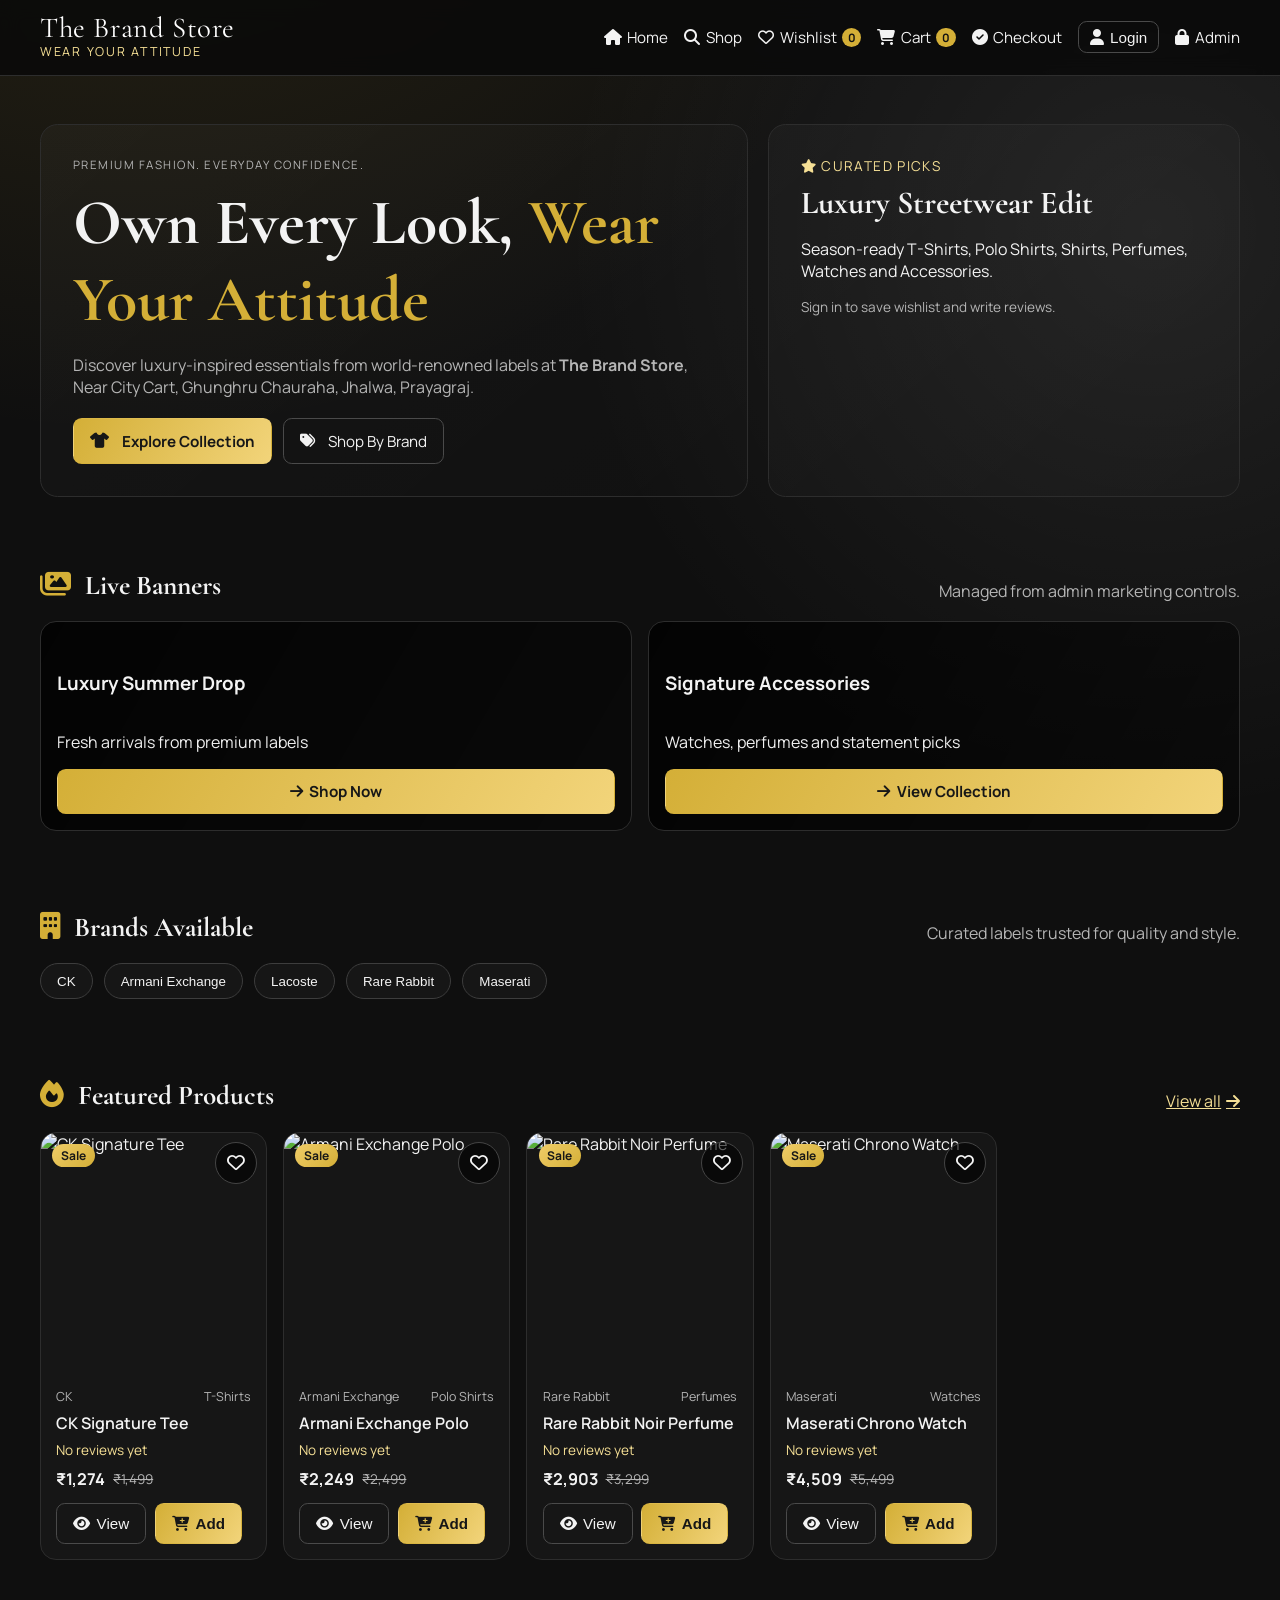
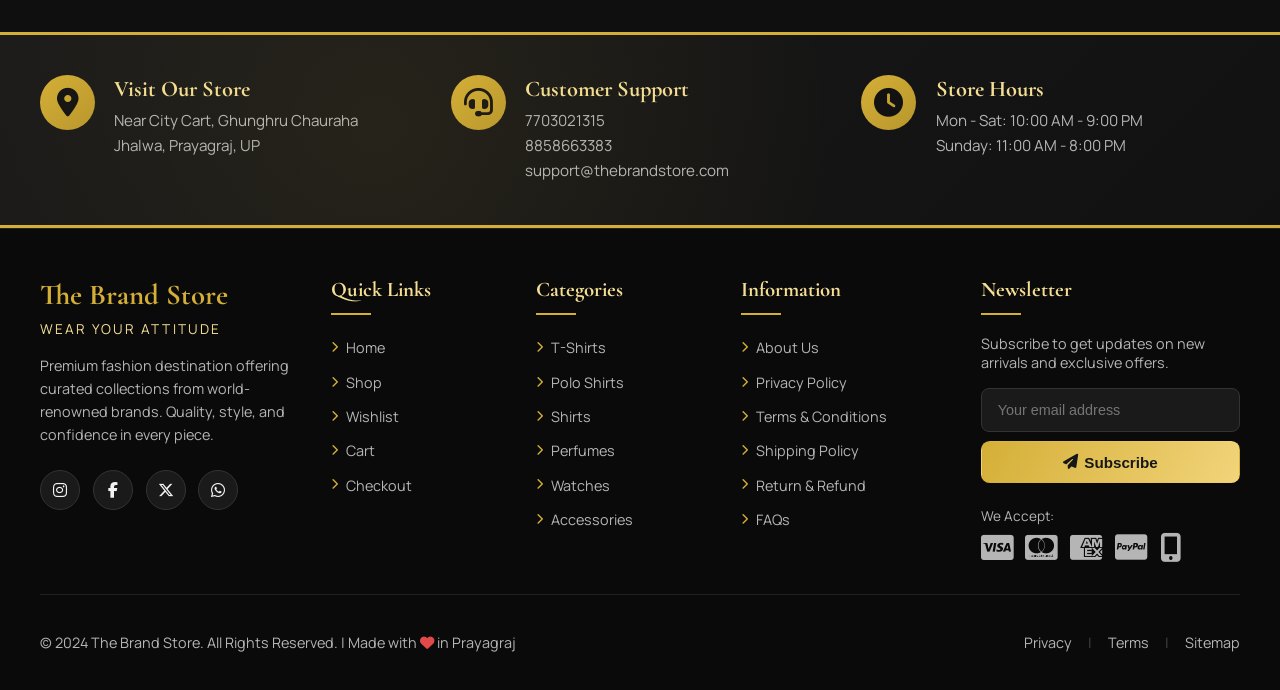
==== index.html @ b5b6b4ff "Add files via upload" ====
﻿<!DOCTYPE html>
<html lang="en">
<head>
  <meta charset="UTF-8" />
  <meta name="viewport" content="width=device-width, initial-scale=1.0, maximum-scale=1.0, user-scalable=yes" />
  <title>The Brand Store | Wear Your Attitude</title>
  <link rel="preconnect" href="https://fonts.googleapis.com" />
  <link rel="preconnect" href="https://fonts.gstatic.com" crossorigin />
  <link href="https://fonts.googleapis.com/css2?family=Cormorant+Garamond:wght@500;600;700&family=Manrope:wght@400;500;600;700&display=swap" rel="stylesheet" />
  <link rel="stylesheet" href="https://cdnjs.cloudflare.com/ajax/libs/font-awesome/6.5.1/css/all.min.css" />
  <link rel="stylesheet" href="style.css" />
</head>
<body>
  <header class="site-header">
    <div class="container nav-wrap">
      <a href="#home" class="brand-logo" data-nav="home">
        <span class="brand-title">The Brand Store</span>
        <span class="brand-tagline">Wear Your Attitude</span>
      </a>

      <button id="mobileMenuBtn" class="mobile-menu-btn" aria-label="Toggle menu"><i class="fas fa-bars"></i></button>

      <nav id="mainNav" class="main-nav">
        <a href="#home" data-nav="home"><i class="fas fa-home"></i> Home</a>
        <a href="#shop" data-nav="shop"><i class="fas fa-search"></i> Shop</a>
        <a href="#wishlist" data-nav="wishlist"><i class="far fa-heart"></i> Wishlist <span id="wishlistCount" class="cart-count">0</span></a>
        <a href="#cart" data-nav="cart"><i class="fas fa-shopping-cart"></i> Cart <span id="cartCount" class="cart-count">0</span></a>
        <a href="#checkout" data-nav="checkout"><i class="fas fa-check-circle"></i> Checkout</a>
        <button id="authButton" class="btn btn-outline nav-btn" type="button"><i class="fas fa-user"></i> Login</button>
        <button id="logoutButton" class="btn btn-danger nav-btn hidden" type="button"><i class="fas fa-sign-out-alt"></i> Logout</button>
        <a href="admin.html" class="admin-link"><i class="fas fa-lock"></i> Admin</a>
      </nav>
    </div>
  </header>

  <main>
    <section id="homeView" class="view active">
      <section class="hero-section">
        <div class="container hero-grid">
          <div class="hero-content reveal-up">
            <p class="eyebrow">Premium Fashion. Everyday Confidence.</p>
            <h1>Own Every Look, <span>Wear Your Attitude</span></h1>
            <p>
              Discover luxury-inspired essentials from world-renowned labels at
              <strong>The Brand Store</strong>, Near City Cart, Ghunghru Chauraha, Jhalwa, Prayagraj.
            </p>
            <div class="hero-actions">
              <a href="#shop" class="btn btn-gold" data-nav="shop"><i class="fas fa-tshirt"></i> Explore Collection</a>
              <a href="#brands" class="btn btn-outline"><i class="fas fa-tags"></i> Shop By Brand</a>
            </div>
          </div>
          <div class="hero-card reveal-up delay-1">
            <p class="hero-card-label"><i class="fas fa-star"></i> Curated Picks</p>
            <h3>Luxury Streetwear Edit</h3>
            <p>Season-ready T-Shirts, Polo Shirts, Shirts, Perfumes, Watches and Accessories.</p>
            <p id="welcomeText" class="muted-small"></p>
          </div>
        </div>
      </section>

      <section class="section container reveal-up">
        <div class="section-head">
          <h2><i class="fas fa-images"></i> Live Banners</h2>
          <p>Managed from admin marketing controls.</p>
        </div>
        <div id="bannerGrid" class="banner-grid"></div>
      </section>

      <section id="brands" class="section container reveal-up">
        <div class="section-head">
          <h2><i class="fas fa-building"></i> Brands Available</h2>
          <p>Curated labels trusted for quality and style.</p>
        </div>
        <div class="brand-chips">
          <button class="brand-chip" data-brand-filter="CK">CK</button>
          <button class="brand-chip" data-brand-filter="Armani Exchange">Armani Exchange</button>
          <button class="brand-chip" data-brand-filter="Lacoste">Lacoste</button>
          <button class="brand-chip" data-brand-filter="Rare Rabbit">Rare Rabbit</button>
          <button class="brand-chip" data-brand-filter="Maserati">Maserati</button>
        </div>
      </section>

      <section class="section container reveal-up">
        <div class="section-head">
          <h2><i class="fas fa-fire"></i> Featured Products</h2>
          <a href="#shop" data-nav="shop" class="text-link">View all <i class="fas fa-arrow-right"></i></a>
        </div>
        <div id="featuredGrid" class="product-grid"></div>
      </section>
    </section>

    <section id="shopView" class="view">
      <div class="container section">
        <div class="section-head">
          <h2><i class="fas fa-list"></i> Product Listing</h2>
          <p>Filter by category, brand and budget.</p>
        </div>

        <div class="filters-grid">
          <div class="field">
            <label for="searchInput"><i class="fas fa-search"></i> Search</label>
            <input id="searchInput" type="text" placeholder="Search products..." />
          </div>
          <div class="field">
            <label for="categoryFilter"><i class="fas fa-folder"></i> Category</label>
            <select id="categoryFilter"></select>
          </div>
          <div class="field">
            <label for="brandFilter"><i class="fas fa-trademark"></i> Brand</label>
            <select id="brandFilter"></select>
          </div>
          <div class="field">
            <label for="priceFilter"><i class="fas fa-rupee-sign"></i> Price</label>
            <select id="priceFilter">
              <option value="all">All Ranges</option>
              <option value="0-999">Under ₹1,000</option>
              <option value="1000-1999">₹1,000 - ₹1,999</option>
              <option value="2000-3499">₹2,000 - ₹3,499</option>
              <option value="3500-99999">₹3,500+</option>
            </select>
          </div>
          <div class="field">
            <label for="sortFilter"><i class="fas fa-sort"></i> Sort</label>
            <select id="sortFilter">
              <option value="featured">Featured</option>
              <option value="priceAsc">Price: Low to High</option>
              <option value="priceDesc">Price: High to Low</option>
              <option value="ratingDesc">Top Rated</option>
            </select>
          </div>
        </div>

        <div id="shopGrid" class="product-grid"></div>
      </div>
    </section>

    <section id="productView" class="view">
      <div class="container section">
        <button id="backToShop" class="btn btn-outline"><i class="fas fa-arrow-left"></i> Back to Shop</button>
        <div id="productDetail" class="product-detail"></div>
      </div>
    </section>

    <section id="wishlistView" class="view">
      <div class="container section">
        <div class="section-head">
          <h2><i class="fas fa-heart"></i> Your Wishlist</h2>
          <p>Saved styles for your next purchase.</p>
        </div>
        <div id="wishlistGrid" class="product-grid"></div>
      </div>
    </section>

    <section id="cartView" class="view">
      <div class="container section">
        <div class="section-head">
          <h2><i class="fas fa-shopping-bag"></i> Your Cart</h2>
          <p>Review your selected items.</p>
        </div>
        <div id="cartItems" class="cart-items"></div>
        <div id="cartSummary" class="cart-summary"></div>
      </div>
    </section>

    <section id="checkoutView" class="view">
      <div class="container section">
        <div class="section-head">
          <h2><i class="fas fa-credit-card"></i> Checkout</h2>
          <p>Demo flow with order creation and admin tracking.</p>
        </div>

        <div class="checkout-grid">
          <form id="checkoutForm" class="checkout-form">
            <h3><i class="fas fa-truck"></i> Delivery Details</h3>
            <div class="field"><label><i class="fas fa-user"></i> Full Name</label><input id="coName" type="text" required /></div>
            <div class="field"><label><i class="fas fa-phone"></i> Phone Number</label><input id="coPhone" type="tel" required /></div>
            <div class="field"><label><i class="fas fa-address-book"></i> Address</label><textarea id="coAddress" rows="3" required></textarea></div>
            <div class="field"><label><i class="fas fa-city"></i> City</label><input id="coCity" type="text" value="Prayagraj" required /></div>
            <div class="field"><label><i class="fas fa-map-pin"></i> Pincode</label><input id="coPincode" type="text" required /></div>

            <h3><i class="fas fa-wallet"></i> Payment Method</h3>
            <div class="payment-options">
              <label><input type="radio" name="payment" value="Cash on Delivery" checked /> <i class="fas fa-money-bill-wave"></i> Cash on Delivery</label>
              <label><input type="radio" name="payment" value="UPI (Demo)" /> <i class="fas fa-mobile-alt"></i> UPI (Demo)</label>
              <label><input type="radio" name="payment" value="Card (Demo)" /> <i class="far fa-credit-card"></i> Card (Demo)</label>
            </div>

            <button class="btn btn-gold" type="submit"><i class="fas fa-check"></i> Place Order</button>
          </form>

          <aside id="checkoutSummary" class="checkout-summary"></aside>
        </div>
      </div>
    </section>

    <!-- Contact Strip - Redesigned to be distinct -->
    <section class="contact-strip">
      <div class="container">
        <div class="contact-strip-grid">
          <div class="contact-strip-item">
            <div class="contact-icon">
              <i class="fas fa-map-marker-alt"></i>
            </div>
            <div class="contact-content">
              <h4>Visit Our Store</h4>
              <p>Near City Cart, Ghunghru Chauraha</p>
              <p>Jhalwa, Prayagraj, UP</p>
            </div>
          </div>
          <div class="contact-strip-item">
            <div class="contact-icon">
              <i class="fas fa-headset"></i>
            </div>
            <div class="contact-content">
              <h4>Customer Support</h4>
              <p>7703021315</p>
              <p>8858663383</p>
              <p>support@thebrandstore.com</p>
            </div>
          </div>
          <div class="contact-strip-item">
            <div class="contact-icon">
              <i class="fas fa-clock"></i>
            </div>
            <div class="contact-content">
              <h4>Store Hours</h4>
              <p>Mon - Sat: 10:00 AM - 9:00 PM</p>
              <p>Sunday: 11:00 AM - 8:00 PM</p>
            </div>
          </div>
        </div>
      </div>
    </section>
  </main>

  <!-- Proper Footer -->
  <footer class="site-footer">
    <div class="container">
      <div class="footer-main">
        <div class="footer-col footer-brand">
          <h3>The Brand Store</h3>
          <p class="footer-tagline">Wear Your Attitude</p>
          <p class="footer-desc">Premium fashion destination offering curated collections from world-renowned brands. Quality, style, and confidence in every piece.</p>
          <div class="footer-social">
            <a href="#" aria-label="Instagram"><i class="fab fa-instagram"></i></a>
            <a href="#" aria-label="Facebook"><i class="fab fa-facebook-f"></i></a>
            <a href="#" aria-label="Twitter"><i class="fab fa-x-twitter"></i></a>
            <a href="#" aria-label="WhatsApp"><i class="fab fa-whatsapp"></i></a>
          </div>
        </div>

        <div class="footer-col">
          <h4>Quick Links</h4>
          <ul class="footer-links">
            <li><a href="#home" data-nav="home"><i class="fas fa-chevron-right"></i> Home</a></li>
            <li><a href="#shop" data-nav="shop"><i class="fas fa-chevron-right"></i> Shop</a></li>
            <li><a href="#wishlist" data-nav="wishlist"><i class="fas fa-chevron-right"></i> Wishlist</a></li>
            <li><a href="#cart" data-nav="cart"><i class="fas fa-chevron-right"></i> Cart</a></li>
            <li><a href="#checkout" data-nav="checkout"><i class="fas fa-chevron-right"></i> Checkout</a></li>
          </ul>
        </div>

        <div class="footer-col">
          <h4>Categories</h4>
          <ul class="footer-links">
            <li><a href="#shop" data-category="T-Shirts"><i class="fas fa-chevron-right"></i> T-Shirts</a></li>
            <li><a href="#shop" data-category="Polo Shirts"><i class="fas fa-chevron-right"></i> Polo Shirts</a></li>
            <li><a href="#shop" data-category="Shirts"><i class="fas fa-chevron-right"></i> Shirts</a></li>
            <li><a href="#shop" data-category="Perfumes"><i class="fas fa-chevron-right"></i> Perfumes</a></li>
            <li><a href="#shop" data-category="Watches"><i class="fas fa-chevron-right"></i> Watches</a></li>
            <li><a href="#shop" data-category="Accessories"><i class="fas fa-chevron-right"></i> Accessories</a></li>
          </ul>
        </div>

        <div class="footer-col">
          <h4>Information</h4>
          <ul class="footer-links">
            <li><a href="#"><i class="fas fa-chevron-right"></i> About Us</a></li>
            <li><a href="#"><i class="fas fa-chevron-right"></i> Privacy Policy</a></li>
            <li><a href="#"><i class="fas fa-chevron-right"></i> Terms & Conditions</a></li>
            <li><a href="#"><i class="fas fa-chevron-right"></i> Shipping Policy</a></li>
            <li><a href="#"><i class="fas fa-chevron-right"></i> Return & Refund</a></li>
            <li><a href="#"><i class="fas fa-chevron-right"></i> FAQs</a></li>
          </ul>
        </div>

        <div class="footer-col footer-newsletter">
          <h4>Newsletter</h4>
          <p>Subscribe to get updates on new arrivals and exclusive offers.</p>
          <form class="newsletter-form">
            <input type="email" placeholder="Your email address" required />
            <button type="submit" class="btn btn-gold"><i class="fas fa-paper-plane"></i> Subscribe</button>
          </form>
          <div class="footer-payment">
            <p>We Accept:</p>
            <div class="payment-icons">
              <i class="fab fa-cc-visa"></i>
              <i class="fab fa-cc-mastercard"></i>
              <i class="fab fa-cc-amex"></i>
              <i class="fab fa-cc-paypal"></i>
              <i class="fas fa-mobile-alt"></i>
            </div>
          </div>
        </div>
      </div>

      <div class="footer-bottom">
        <p>&copy; 2024 The Brand Store. All Rights Reserved. | Made with <i class="fas fa-heart" style="color: #e24a4a;"></i> in Prayagraj</p>
        <div class="footer-bottom-links">
          <a href="#">Privacy</a>
          <span class="divider">|</span>
          <a href="#">Terms</a>
          <span class="divider">|</span>
          <a href="#">Sitemap</a>
        </div>
      </div>
    </div>
  </footer>

  <nav class="bottom-nav" id="bottomNav">
    <a href="#home" class="bottom-nav-item" data-nav="home"><i class="fas fa-home"></i> <span>Home</span></a>
    <a href="#shop" class="bottom-nav-item" data-nav="shop"><i class="fas fa-search"></i> <span>Shop</span></a>
    <a href="#wishlist" class="bottom-nav-item" data-nav="wishlist">
      <span class="nav-icon-wrapper">
        <i class="far fa-heart"></i>
        <span class="bottom-nav-badge" id="bottomWishlistCount">0</span>
      </span>
      <span>Wishlist</span>
    </a>
    <a href="#cart" class="bottom-nav-item" data-nav="cart">
      <span class="nav-icon-wrapper">
        <i class="fas fa-shopping-cart"></i>
        <span class="bottom-nav-badge" id="bottomCartCount">0</span>
      </span>
      <span>Cart</span>
    </a>
    <a href="#checkout" class="bottom-nav-item" data-nav="checkout"><i class="fas fa-check-circle"></i> <span>Checkout</span></a>
  </nav>

  <div id="authModal" class="modal hidden">
    <div class="modal-card">
      <div class="section-head">
        <h2><i class="fas fa-user-circle"></i> User Account</h2>
        <button id="closeAuthModal" class="btn btn-outline" type="button"><i class="fas fa-times"></i> Close</button>
      </div>
      <div class="auth-tabs">
        <button id="showLoginTab" class="btn btn-outline" type="button"><i class="fas fa-sign-in-alt"></i> Login</button>
        <button id="showRegisterTab" class="btn btn-outline" type="button"><i class="fas fa-user-plus"></i> Register</button>
      </div>

      <form id="loginUserForm" class="auth-form">
        <div class="field"><label><i class="fas fa-envelope"></i> Email</label><input id="loginEmail" type="email" required /></div>
        <div class="field"><label><i class="fas fa-lock"></i> Password</label><input id="loginPassword" type="password" required /></div>
        <button class="btn btn-gold" type="submit"><i class="fas fa-sign-in-alt"></i> Login</button>
      </form>

      <form id="registerUserForm" class="auth-form hidden">
        <div class="field"><label><i class="fas fa-user"></i> Full Name</label><input id="regName" type="text" required /></div>
        <div class="field"><label><i class="fas fa-envelope"></i> Email</label><input id="regEmail" type="email" required /></div>
        <div class="field"><label><i class="fas fa-phone"></i> Phone</label><input id="regPhone" type="tel" required /></div>
        <div class="field"><label><i class="fas fa-key"></i> Password</label><input id="regPassword" type="password" minlength="6" required /></div>
        <button class="btn btn-gold" type="submit"><i class="fas fa-user-plus"></i> Create Account</button>
      </form>
    </div>
  </div>

  <div id="toast" class="toast"></div>

  <script src="script.js"></script>
</body>
</html>
---- style.css ----
﻿:root {
  --bg: #0f0f0f;
  --surface: #161616;
  --surface-2: #1f1f1f;
  --text: #f3f3f3;
  --muted: #b5b5b5;
  --gold: #d4af37;
  --gold-soft: #f5df95;
  --line: #2d2d2d;
  --white: #ffffff;
  --danger: #e24a4a;
  --bottom-nav-height: 70px;
}

* {
  box-sizing: border-box;
}

html {
  scroll-behavior: smooth;
}

body {
  margin: 0;
  font-family: "Manrope", sans-serif;
  color: var(--text);
  background:
    radial-gradient(circle at 10% -20%, rgba(212, 175, 55, 0.18), transparent 30%),
    radial-gradient(circle at 90% 10%, rgba(255, 255, 255, 0.08), transparent 25%),
    var(--bg);
}

.container {
  width: min(1200px, calc(100% - 2rem));
  margin: 0 auto;
}

.section {
  padding: 2.5rem 0;
}

.site-header {
  position: sticky;
  top: 0;
  z-index: 100;
  background: rgba(10, 10, 10, 0.86);
  border-bottom: 1px solid var(--line);
  backdrop-filter: blur(10px);
}

.nav-wrap {
  display: flex;
  align-items: center;
  justify-content: space-between;
  gap: 1rem;
  padding: 0.9rem 0;
}

.brand-logo {
  display: flex;
  flex-direction: column;
  color: var(--white);
  text-decoration: none;
}

.brand-title {
  font-family: "Cormorant Garamond", serif;
  font-size: 1.8rem;
  line-height: 1;
  letter-spacing: 0.6px;
}

.brand-tagline {
  font-size: 0.78rem;
  color: var(--gold-soft);
  letter-spacing: 0.14em;
  text-transform: uppercase;
}

.main-nav {
  display: flex;
  align-items: center;
  gap: 1rem;
}

.main-nav a,
.main-nav button {
  color: var(--text);
  text-decoration: none;
  font-size: 0.95rem;
  transition: color 0.25s ease;
  display: inline-flex;
  align-items: center;
  gap: 0.35rem;
}

.main-nav a i,
.main-nav button i {
  font-size: 1rem;
}

.main-nav a:hover {
  color: var(--gold);
}

.mobile-menu-btn {
  display: none;
  background: transparent;
  border: 1px solid var(--line);
  color: var(--text);
  padding: 0.45rem 0.65rem;
  border-radius: 0.5rem;
  font-size: 1.2rem;
}

.cart-count {
  display: inline-grid;
  place-items: center;
  min-width: 1.2rem;
  height: 1.2rem;
  border-radius: 50%;
  background: var(--gold);
  color: #121212;
  font-size: 0.72rem;
  font-weight: 700;
  padding: 0 0.2rem;
}

.hero-section {
  padding: 3rem 0 2rem;
}

.hero-grid {
  display: grid;
  grid-template-columns: 1.2fr 0.8fr;
  gap: 1.2rem;
  align-items: stretch;
}

.hero-content,
.hero-card {
  background: linear-gradient(140deg, rgba(255, 255, 255, 0.03), rgba(255, 255, 255, 0.01));
  border: 1px solid var(--line);
  border-radius: 1.1rem;
  padding: 2rem;
}

.eyebrow {
  margin: 0;
  color: var(--gold-soft);
  text-transform: uppercase;
  letter-spacing: 0.13em;
  font-size: 0.72rem;
}

.eyebrow i {
  margin-right: 0.3rem;
}

.hero-content h1 {
  margin: 0.75rem 0;
  font-family: "Cormorant Garamond", serif;
  font-size: clamp(2.2rem, 5vw, 4rem);
}

.hero-content h1 span {
  color: var(--gold);
}

.hero-content p {
  color: var(--muted);
}

.hero-actions {
  display: flex;
  flex-wrap: wrap;
  gap: 0.7rem;
  margin-top: 1.3rem;
}

.hero-actions .btn i {
  margin-right: 0.4rem;
}

.hero-card-label {
  margin: 0;
  color: var(--gold-soft);
  font-size: 0.85rem;
  text-transform: uppercase;
  letter-spacing: 0.1em;
}

.hero-card h3 {
  font-family: "Cormorant Garamond", serif;
  font-size: 2rem;
  margin: 0.5rem 0 0.6rem;
}

.section-head {
  display: flex;
  align-items: end;
  justify-content: space-between;
  gap: 1rem;
  margin-bottom: 1.2rem;
}

.section-head h2 {
  margin: 0;
  font-family: "Cormorant Garamond", serif;
  font-size: clamp(1.7rem, 2vw, 2.2rem);
}

.section-head h2 i {
  margin-right: 0.5rem;
  color: var(--gold);
}

.section-head p {
  margin: 0;
  color: var(--muted);
}

.text-link {
  color: var(--gold-soft);
  display: inline-flex;
  align-items: center;
  gap: 0.3rem;
}

.brand-chips {
  display: flex;
  flex-wrap: wrap;
  gap: 0.7rem;
}

.brand-chip {
  border: 1px solid #3d3d3d;
  background: #161616;
  color: var(--text);
  padding: 0.6rem 1rem;
  border-radius: 999px;
  cursor: pointer;
  transition: transform 0.2s ease, border-color 0.2s ease;
}

.brand-chip:hover {
  border-color: var(--gold);
  transform: translateY(-2px);
}

.product-grid {
  display: grid;
  grid-template-columns: repeat(auto-fill, minmax(220px, 1fr));
  gap: 1rem;
}

.product-card {
  background: var(--surface);
  border: 1px solid var(--line);
  border-radius: 1rem;
  overflow: hidden;
  transition: transform 0.25s ease, border-color 0.25s ease;
}

.product-card:hover {
  transform: translateY(-4px);
  border-color: #4b4b4b;
}

.product-image-wrap {
  position: relative;
  height: 240px;
  overflow: hidden;
}

.product-image {
  width: 100%;
  height: 100%;
  object-fit: cover;
}

.discount-badge {
  position: absolute;
  top: 0.7rem;
  left: 0.7rem;
  background: linear-gradient(135deg, #f0cd68, #d4af37);
  color: #181818;
  font-size: 0.75rem;
  font-weight: 700;
  padding: 0.2rem 0.55rem;
  border-radius: 999px;
}

.product-content {
  padding: 0.95rem;
}

.product-meta {
  display: flex;
  justify-content: space-between;
  align-items: center;
  font-size: 0.78rem;
  color: var(--muted);
}

.product-title {
  margin: 0.45rem 0;
  font-size: 1rem;
  font-weight: 600;
}

.price-wrap {
  display: flex;
  align-items: center;
  gap: 0.5rem;
  margin: 0.55rem 0 0.8rem;
}

.price {
  font-size: 1.02rem;
  font-weight: 700;
}

.old-price {
  font-size: 0.84rem;
  color: var(--muted);
  text-decoration: line-through;
}

.card-actions {
  display: flex;
  gap: 0.55rem;
}

.btn {
  border: 1px solid transparent;
  border-radius: 0.55rem;
  padding: 0.7rem 1rem;
  font-size: 0.95rem;
  cursor: pointer;
  text-decoration: none;
  display: inline-flex;
  align-items: center;
  justify-content: center;
  gap: 0.4rem;
  transition: transform 0.2s ease, opacity 0.2s ease;
}

.btn:hover {
  transform: translateY(-1px);
}

.btn-gold {
  background: linear-gradient(120deg, var(--gold), #f2d47a);
  color: #171717;
  font-weight: 700;
}

.btn-outline {
  border-color: #4a4a4a;
  background: transparent;
  color: var(--text);
}

.btn-danger {
  border-color: #704040;
  color: #ff8d8d;
  background: rgba(226, 74, 74, 0.12);
}

.view {
  display: none;
  animation: fadeIn 0.35s ease;
}

.view.active {
  display: block;
}

.filters-grid {
  display: grid;
  grid-template-columns: repeat(auto-fit, minmax(180px, 1fr));
  gap: 0.8rem;
  background: var(--surface);
  border: 1px solid var(--line);
  border-radius: 0.9rem;
  padding: 0.9rem;
  margin-bottom: 1rem;
}

.field {
  display: flex;
  flex-direction: column;
  gap: 0.4rem;
}

.field label {
  font-size: 0.78rem;
  color: var(--muted);
  display: flex;
  align-items: center;
  gap: 0.3rem;
}

.field input,
.field select,
.field textarea {
  width: 100%;
  background: #101010;
  color: var(--text);
  border: 1px solid #353535;
  border-radius: 0.5rem;
  padding: 0.8rem 0.9rem;
  font-family: inherit;
  font-size: 1rem;
}

.product-detail {
  margin-top: 1rem;
  display: grid;
  grid-template-columns: 1fr 1fr;
  gap: 1rem;
  background: var(--surface);
  border: 1px solid var(--line);
  border-radius: 1rem;
  padding: 1rem;
}

.gallery-main {
  height: 420px;
  border-radius: 0.85rem;
  object-fit: cover;
  width: 100%;
}

.thumb-row {
  margin-top: 0.6rem;
  display: flex;
  gap: 0.5rem;
}

.thumb {
  width: 72px;
  height: 72px;
  border-radius: 0.5rem;
  object-fit: cover;
  border: 2px solid transparent;
  cursor: pointer;
}

.thumb.active {
  border-color: var(--gold);
}

.detail-info {
  position: relative;
}

.detail-info h2 {
  font-family: "Cormorant Garamond", serif;
  font-size: 2.1rem;
  margin: 0.2rem 0;
}

.detail-info p {
  color: var(--muted);
}

.cart-items {
  display: grid;
  gap: 0.8rem;
}

.cart-row {
  display: grid;
  grid-template-columns: 90px 1fr auto auto;
  gap: 0.8rem;
  align-items: center;
  background: var(--surface);
  border: 1px solid var(--line);
  border-radius: 0.75rem;
  padding: 0.6rem;
}

.cart-row img {
  width: 90px;
  height: 90px;
  object-fit: cover;
  border-radius: 0.5rem;
}

.qty-box {
  display: flex;
  align-items: center;
  gap: 0.4rem;
}

.qty-btn {
  border: 1px solid #474747;
  background: #121212;
  color: var(--text);
  border-radius: 0.4rem;
  width: 36px;
  height: 36px;
  cursor: pointer;
  font-size: 1.2rem;
  display: inline-flex;
  align-items: center;
  justify-content: center;
}

.cart-summary,
.checkout-summary {
  margin-top: 1rem;
  background: var(--surface);
  border: 1px solid var(--line);
  border-radius: 0.8rem;
  padding: 1rem;
}

.summary-row {
  display: flex;
  justify-content: space-between;
  margin: 0.45rem 0;
}

.total-row {
  font-weight: 700;
  border-top: 1px dashed #474747;
  padding-top: 0.5rem;
}

.checkout-grid {
  display: grid;
  grid-template-columns: 1.2fr 0.8fr;
  gap: 1rem;
}

.checkout-form {
  background: var(--surface);
  border: 1px solid var(--line);
  border-radius: 0.9rem;
  padding: 1rem;
}

.checkout-form h3 {
  margin: 0.5rem 0 0.8rem;
  display: flex;
  align-items: center;
  gap: 0.5rem;
}

.payment-options {
  display: grid;
  gap: 0.5rem;
  margin-bottom: 1rem;
  color: var(--muted);
}

.payment-options label {
  padding: 0.5rem 0;
  display: flex;
  align-items: center;
  gap: 0.5rem;
}

/* Contact Strip - Redesigned */
.contact-strip {
  background: linear-gradient(135deg, #1a1a1a 0%, #111111 100%);
  border-top: 3px solid var(--gold);
  border-bottom: 3px solid var(--gold);
  padding: 2.5rem 0;
  margin: 2rem 0 0 0;
  position: relative;
  overflow: hidden;
}

.contact-strip::before {
  content: "";
  position: absolute;
  top: 0;
  left: 0;
  right: 0;
  bottom: 0;
  background: radial-gradient(circle at 30% 50%, rgba(212, 175, 55, 0.08), transparent 50%);
  pointer-events: none;
}

.contact-strip-grid {
  display: grid;
  grid-template-columns: repeat(3, 1fr);
  gap: 2rem;
}

.contact-strip-item {
  display: flex;
  align-items: flex-start;
  gap: 1.2rem;
}

.contact-icon {
  width: 55px;
  height: 55px;
  background: linear-gradient(135deg, var(--gold), #b8962c);
  border-radius: 50%;
  display: flex;
  align-items: center;
  justify-content: center;
  flex-shrink: 0;
}

.contact-icon i {
  font-size: 1.8rem;
  color: #121212;
}

.contact-content h4 {
  margin: 0 0 0.5rem 0;
  font-family: "Cormorant Garamond", serif;
  font-size: 1.4rem;
  color: var(--gold-soft);
}

.contact-content p {
  margin: 0.25rem 0;
  color: var(--muted);
  font-size: 0.95rem;
}

/* Proper Footer */
.site-footer {
  background: #0a0a0a;
  border-top: 1px solid #222;
  color: var(--text);
}

.footer-main {
  display: grid;
  grid-template-columns: 1.5fr 1fr 1fr 1.2fr 1.5fr;
  gap: 2rem;
  padding: 3rem 0 2rem;
}

.footer-col h3 {
  font-family: "Cormorant Garamond", serif;
  font-size: 1.8rem;
  margin: 0 0 0.5rem 0;
  color: var(--gold);
}

.footer-col h4 {
  font-family: "Cormorant Garamond", serif;
  font-size: 1.3rem;
  margin: 0 0 1.2rem 0;
  color: var(--gold-soft);
  position: relative;
  padding-bottom: 0.8rem;
}

.footer-col h4::after {
  content: "";
  position: absolute;
  bottom: 0;
  left: 0;
  width: 40px;
  height: 2px;
  background: var(--gold);
}

.footer-tagline {
  font-size: 0.85rem;
  text-transform: uppercase;
  letter-spacing: 0.15em;
  color: var(--gold-soft);
  margin: 0 0 1rem 0;
}

.footer-desc {
  color: var(--muted);
  font-size: 0.9rem;
  line-height: 1.6;
  margin-bottom: 1.5rem;
}

.footer-social {
  display: flex;
  gap: 0.8rem;
}

.footer-social a {
  width: 40px;
  height: 40px;
  background: #1a1a1a;
  border: 1px solid #333;
  border-radius: 50%;
  display: flex;
  align-items: center;
  justify-content: center;
  color: var(--text);
  text-decoration: none;
  transition: all 0.3s ease;
}

.footer-social a:hover {
  background: var(--gold);
  color: #121212;
  border-color: var(--gold);
  transform: translateY(-3px);
}

.footer-links {
  list-style: none;
  padding: 0;
  margin: 0;
}

.footer-links li {
  margin-bottom: 0.7rem;
}

.footer-links a {
  color: var(--muted);
  text-decoration: none;
  font-size: 0.9rem;
  display: inline-flex;
  align-items: center;
  gap: 0.5rem;
  transition: all 0.3s ease;
}

.footer-links a i {
  font-size: 0.7rem;
  color: var(--gold);
  transition: transform 0.3s ease;
}

.footer-links a:hover {
  color: var(--gold);
  transform: translateX(5px);
}

.footer-newsletter p {
  color: var(--muted);
  font-size: 0.9rem;
  margin-bottom: 1rem;
}

.newsletter-form {
  display: flex;
  flex-direction: column;
  gap: 0.6rem;
  margin-bottom: 1.5rem;
}

.newsletter-form input {
  background: #1a1a1a;
  border: 1px solid #333;
  color: var(--text);
  padding: 0.8rem 1rem;
  border-radius: 0.5rem;
  font-size: 0.9rem;
}

.newsletter-form input:focus {
  outline: none;
  border-color: var(--gold);
}

.footer-payment p {
  color: var(--muted);
  font-size: 0.85rem;
  margin-bottom: 0.5rem;
}

.payment-icons {
  display: flex;
  gap: 0.8rem;
  font-size: 1.8rem;
  color: var(--muted);
}

.payment-icons i {
  transition: color 0.3s ease;
}

.payment-icons i:hover {
  color: var(--gold);
}

.footer-bottom {
  border-top: 1px solid #222;
  padding: 1.5rem 0;
  display: flex;
  justify-content: space-between;
  align-items: center;
  flex-wrap: wrap;
  gap: 1rem;
  font-size: 0.9rem;
  color: var(--muted);
}

.footer-bottom-links {
  display: flex;
  gap: 1rem;
  align-items: center;
}

.footer-bottom-links a {
  color: var(--muted);
  text-decoration: none;
  transition: color 0.3s ease;
}

.footer-bottom-links a:hover {
  color: var(--gold);
}

.footer-bottom-links .divider {
  color: #444;
}

.bottom-nav{
  display: none;
}

@media (max-width:960px) {
  /* Bottom Navigation - Only visible on mobile */
  .bottom-nav {
    position: fixed;
    bottom: 0;
    left: 0;
    width: 100%;
    height: var(--bottom-nav-height);
    background: #0b0b0b;
    border-top: 1px solid var(--line);
    display: flex;
    justify-content: space-around;
    align-items: center;
    z-index: 90;
    backdrop-filter: blur(10px);
    padding: 0 0.5rem;
  }

  .bottom-nav-item {
    color: #ccc;
    text-decoration: none;
    display: flex;
    flex-direction: column;
    align-items: center;
    font-size: 0.75rem;
    gap: 0.2rem;
    padding: 0.4rem 0.5rem;
    border-radius: 0.6rem;
    transition: background 0.2s, color 0.2s;
    flex: 1;
    max-width: 80px;
    position: relative;
  }

  .bottom-nav-item i {
    font-size: 1.3rem;
  }

  .bottom-nav-item:hover,
  .bottom-nav-item:active,
  .bottom-nav-item.active {
    background: #222;
    color: var(--gold);
  }

  .nav-icon-wrapper {
    position: relative;
    display: inline-flex;
  }

  .bottom-nav-badge {
    position: absolute;
    top: -8px;
    right: -10px;
    background: var(--gold);
    color: #121212;
    font-size: 0.65rem;
    font-weight: 700;
    min-width: 18px;
    height: 18px;
    border-radius: 999px;
    display: flex;
    align-items: center;
    justify-content: center;
    padding: 0 4px;
    border: 2px solid #0b0b0b;
  }
}
.toast {
  position: fixed;
  right: 1rem;
  bottom: 1rem;
  background: #191919;
  border: 1px solid #464646;
  color: var(--text);
  padding: 0.7rem 0.9rem;
  border-radius: 0.6rem;
  opacity: 0;
  transform: translateY(10px);
  pointer-events: none;
  transition: opacity 0.3s ease, transform 0.3s ease;
  z-index: 999;
}

.toast.show {
  opacity: 1;
  transform: translateY(0);
}

/* Admin styles */
.admin-body {
  min-height: 100vh;
  padding-bottom: 1rem;
}

.admin-wrap {
  width: min(1200px, calc(100% - 2rem));
  margin: 1.2rem auto;
}

.admin-card {
  background: var(--surface);
  border: 1px solid var(--line);
  border-radius: 1rem;
  padding: 1rem;
}

.admin-grid {
  display: grid;
  grid-template-columns: 1fr 1fr;
  gap: 1rem;
}

.admin-table-wrap {
  overflow-x: auto;
  margin-top: 1rem;
}

.admin-table {
  width: 100%;
  border-collapse: collapse;
  font-size: 0.9rem;
}

.admin-table th,
.admin-table td {
  border-bottom: 1px solid #303030;
  padding: 0.6rem;
  text-align: left;
}

.admin-actions {
  display: flex;
  gap: 0.4rem;
}

.pill {
  font-size: 0.72rem;
  padding: 0.18rem 0.45rem;
  border-radius: 999px;
  border: 1px solid #4f4f4f;
}

.hidden {
  display: none !important;
}

.reveal-up {
  opacity: 0;
  transform: translateY(18px);
  animation: revealUp 0.7s ease forwards;
}

.delay-1 {
  animation-delay: 0.15s;
}

@keyframes revealUp {
  to {
    opacity: 1;
    transform: translateY(0);
  }
}

@keyframes fadeIn {
  from {
    opacity: 0;
    transform: translateY(5px);
  }
  to {
    opacity: 1;
    transform: translateY(0);
  }
}

/* Responsive Styles */
@media (max-width: 1200px) {
  .footer-main {
    grid-template-columns: 1fr 1fr 1fr;
  }

  .footer-brand {
    grid-column: span 3;
  }
}

@media (max-width: 960px) {
  .hero-grid,
  .product-detail,
  .checkout-grid,
  .admin-grid {
    grid-template-columns: 1fr;
  }

  .gallery-main {
    height: 320px;
  }

  .cart-row {
    grid-template-columns: 80px 1fr;
  }

  .contact-strip-grid {
    grid-template-columns: 1fr;
    gap: 1.5rem;
  }

  .footer-main {
    grid-template-columns: 1fr 1fr;
    gap: 1.5rem;
  }

  .footer-brand,
  .footer-newsletter {
    grid-column: span 2;
  }
}

@media (max-width: 760px) {
  body {
    padding-bottom: var(--bottom-nav-height);
  }

  .bottom-nav {
    display: flex;
  }

  .site-footer {
    margin-bottom: var(--bottom-nav-height);
  }

  .mobile-menu-btn {
    display: inline-flex;
  }

  .main-nav {
    position: absolute;
    top: 70px;
    right: 1rem;
    background: #0f0f0f;
    border: 1px solid var(--line);
    border-radius: 0.7rem;
    padding: 0.7rem;
    min-width: 180px;
    flex-direction: column;
    align-items: start;
    display: none;
  }

  .main-nav.open {
    display: flex;
  }

  .btn {
    padding: 0.8rem 1rem;
    font-size: 1rem;
  }

  .brand-chip {
    padding: 0.8rem 1.2rem;
    font-size: 0.95rem;
  }

  .qty-btn {
    width: 42px;
    height: 42px;
  }

  .product-detail {
    padding-bottom: 5rem;
  }

  .sticky-add-cart {
    position: fixed;
    bottom: var(--bottom-nav-height);
    left: 0;
    width: 100%;
    background: #111;
    border-top: 1px solid var(--line);
    padding: 0.6rem 1rem;
    display: flex;
    gap: 0.8rem;
    z-index: 85;
  }

  .sticky-add-cart .btn {
    flex: 1;
    padding: 0.9rem;
    font-size: 1.1rem;
  }

  .toast {
    bottom: calc(var(--bottom-nav-height) + 0.5rem);
  }

  .footer-main {
    grid-template-columns: 1fr;
  }

  .footer-brand,
  .footer-newsletter {
    grid-column: span 1;
  }

  .footer-bottom {
    flex-direction: column;
    text-align: center;
  }

  .contact-strip {
    padding: 1.5rem 0;
  }

  .contact-strip-item {
    flex-direction: column;
    align-items: center;
    text-align: center;
  }

  .contact-content h4 {
    text-align: center;
  }
}

.nav-btn {
  padding: 0.4rem 0.7rem;
}

.banner-grid {
  display: grid;
  gap: 1rem;
  grid-template-columns: repeat(auto-fit, minmax(250px, 1fr));
}

.banner-card {
  min-height: 210px;
  border-radius: 1rem;
  border: 1px solid var(--line);
  padding: 1rem;
  background-size: cover;
  background-position: center;
  display: flex;
  flex-direction: column;
  justify-content: end;
}

.banner-card p {
  color: #f0f0f0;
}

.wish-btn {
  position: absolute;
  right: 0.6rem;
  top: 0.6rem;
  border: 1px solid #444;
  background: rgba(0, 0, 0, 0.6);
  color: #f6f6f6;
  width: 42px;
  height: 42px;
  border-radius: 999px;
  cursor: pointer;
  font-size: 1.2rem;
  display: inline-flex;
  align-items: center;
  justify-content: center;
}

.wish-btn i {
  font-size: 1.1rem;
}

.wish-btn.active {
  color: #ff7f7f;
  border-color: #a75f5f;
}

.rating-line {
  color: var(--gold-soft);
  font-size: 0.85rem;
}

.active-btn {
  border-color: var(--gold);
  color: var(--gold-soft);
}

.muted-small {
  color: var(--muted);
  font-size: 0.85rem;
}

.review-box {
  margin-top: 1rem;
  border-top: 1px solid #3b3b3b;
  padding-top: 0.8rem;
}

.review-list {
  display: grid;
  gap: 0.7rem;
  margin-top: 0.8rem;
}

.review-item {
  border: 1px solid #383838;
  border-radius: 0.65rem;
  padding: 0.7rem;
  background: #121212;
}

.coupon-row {
  display: grid;
  grid-template-columns: 1fr auto auto;
  gap: 0.5rem;
  margin-bottom: 0.8rem;
}

.coupon-row input {
  background: #101010;
  color: var(--text);
  border: 1px solid #353535;
  border-radius: 0.5rem;
  padding: 0.8rem 0.9rem;
  font-size: 1rem;
}

.modal {
  position: fixed;
  inset: 0;
  background: rgba(0, 0, 0, 0.78);
  display: grid;
  place-items: center;
  z-index: 200;
}

.modal-card {
  width: min(520px, calc(100% - 2rem));
  background: #131313;
  border: 1px solid #333;
  border-radius: 1rem;
  padding: 1rem;
}

.auth-tabs {
  display: flex;
  gap: 0.6rem;
  margin-bottom: 0.8rem;
}

.auth-form {
  display: grid;
  gap: 0.6rem;
}

.stats-grid {
  display: grid;
  gap: 0.8rem;
  grid-template-columns: repeat(auto-fit, minmax(210px, 1fr));
}

.stat-card {
  background: #121212;
  border: 1px solid #343434;
  border-radius: 0.8rem;
  padding: 0.9rem;
}

.stat-card h4 {
  margin: 0;
  color: var(--muted);
  font-size: 0.86rem;
}

.stat-card p {
  margin: 0.35rem 0 0;
  font-weight: 700;
}

.chart-wrap {
  margin-top: 1rem;
  background: #121212;
  border: 1px solid #343434;
  border-radius: 0.8rem;
  padding: 0.7rem;
}

#salesChart {
  width: 100%;
  height: auto;
}

@media (max-width: 760px) {
  .coupon-row {
    grid-template-columns: 1fr;
  }
}
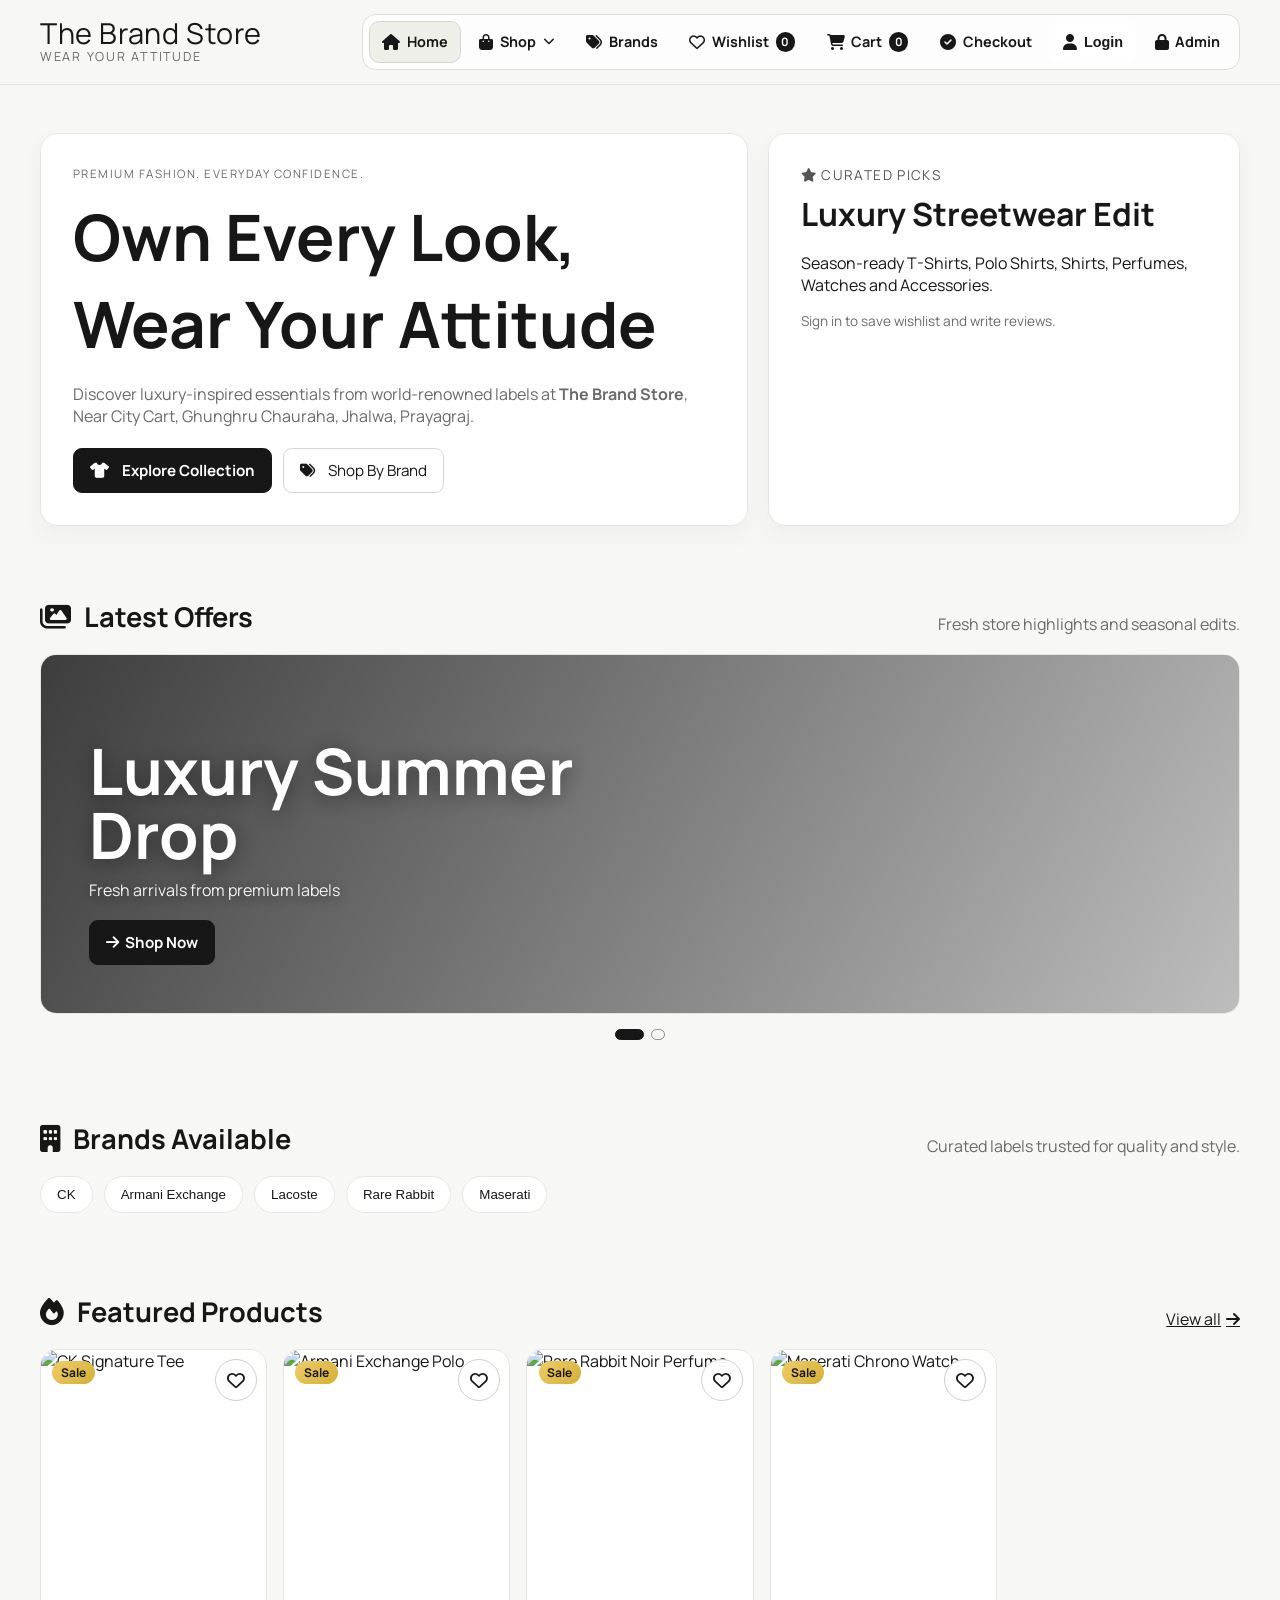
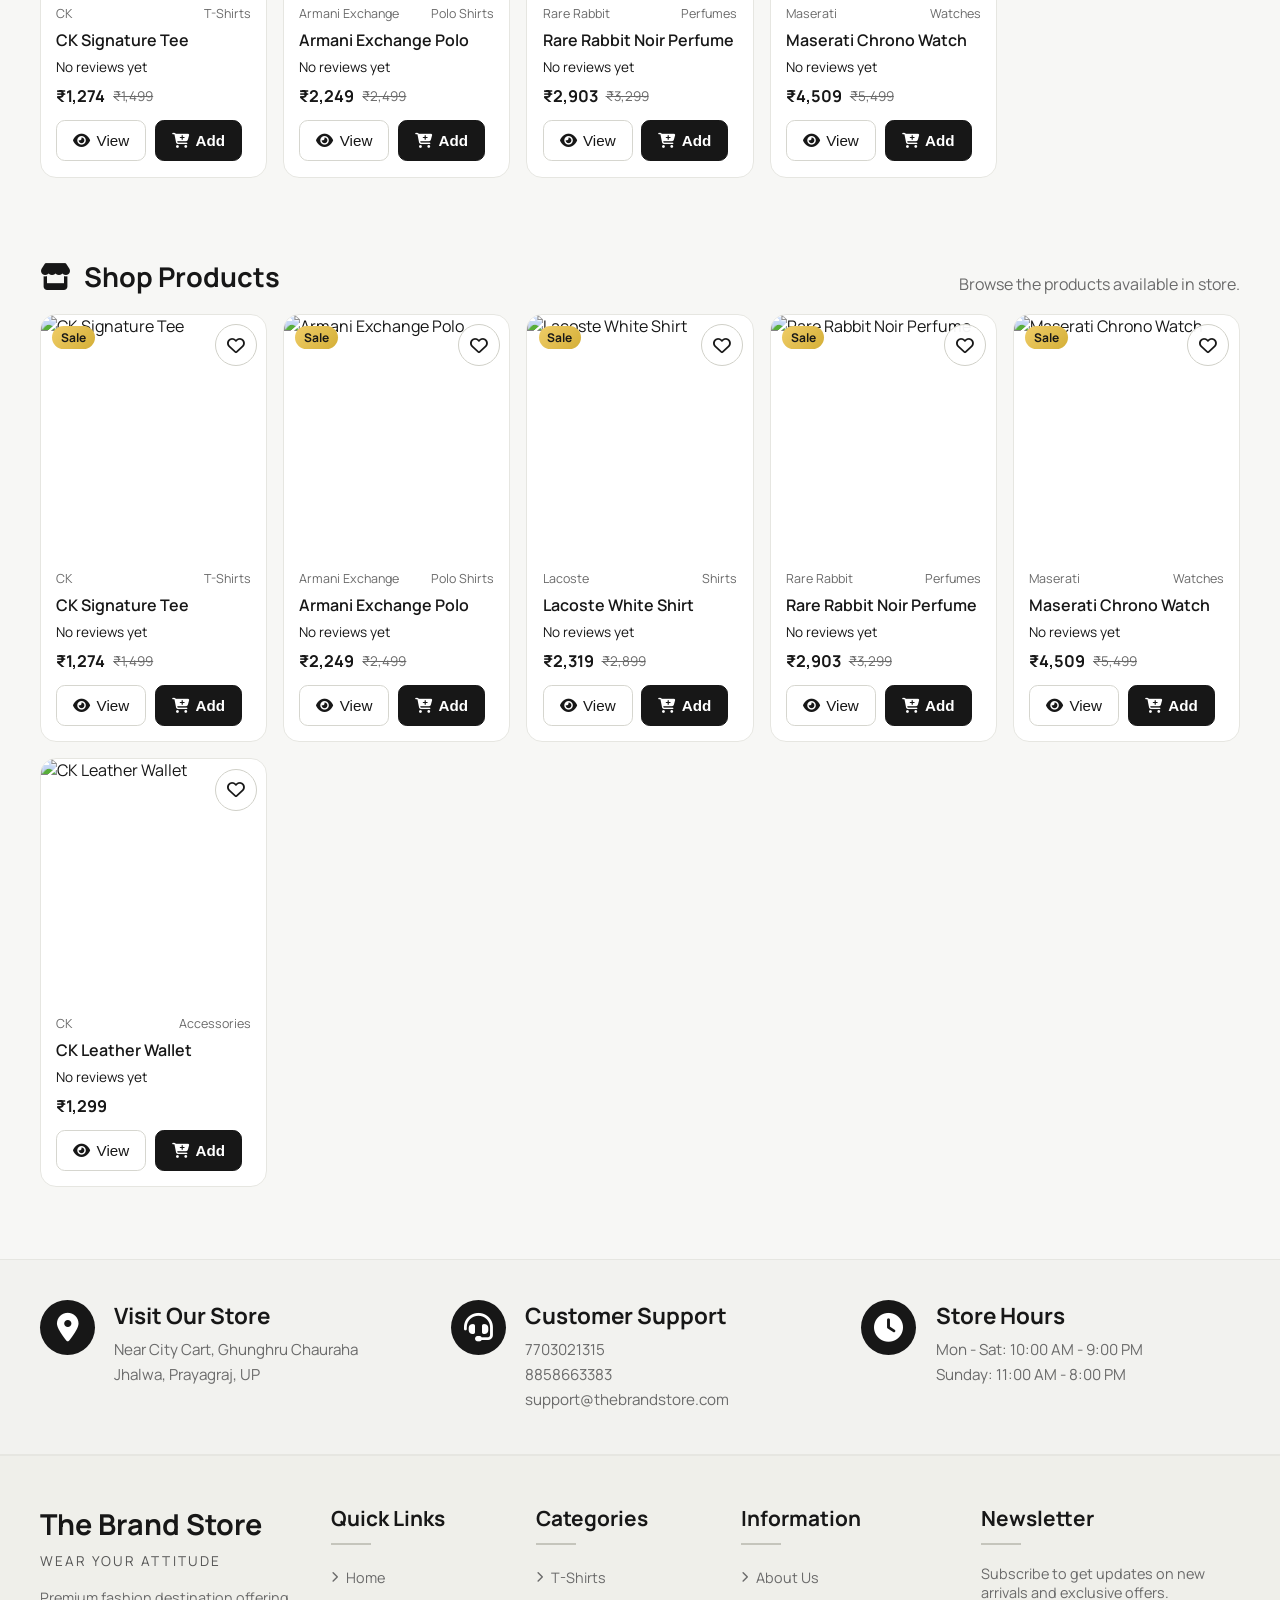
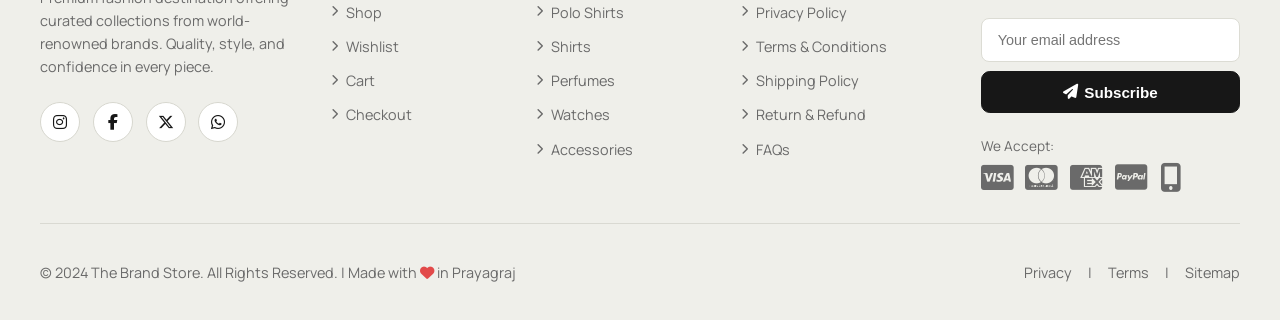
==== commit 802663da: "Add files via upload" ====
--- a/index.html
+++ b/index.html
@@ -18,14 +18,25 @@
         <span class="brand-tagline">Wear Your Attitude</span>
       </a>
 
-      <button id="mobileMenuBtn" class="mobile-menu-btn" aria-label="Toggle menu"><i class="fas fa-bars"></i></button>
+      <button id="mobileMenuBtn" class="mobile-menu-btn" aria-label="Toggle menu" aria-expanded="false" type="button"><i class="fas fa-bars"></i></button>
 
       <nav id="mainNav" class="main-nav">
-        <a href="#home" data-nav="home"><i class="fas fa-home"></i> Home</a>
-        <a href="#shop" data-nav="shop"><i class="fas fa-search"></i> Shop</a>
-        <a href="#wishlist" data-nav="wishlist"><i class="far fa-heart"></i> Wishlist <span id="wishlistCount" class="cart-count">0</span></a>
-        <a href="#cart" data-nav="cart"><i class="fas fa-shopping-cart"></i> Cart <span id="cartCount" class="cart-count">0</span></a>
-        <a href="#checkout" data-nav="checkout"><i class="fas fa-check-circle"></i> Checkout</a>
+        <a href="#home" data-nav="home"><i class="fas fa-home"></i> <span>Home</span></a>
+        <div class="nav-dropdown">
+          <a href="#shop" data-nav="shop"><i class="fas fa-bag-shopping"></i> <span>Shop</span> <i class="fas fa-chevron-down nav-caret"></i></a>
+          <div class="nav-dropdown-menu">
+            <a href="#shop" data-category="T-Shirts"><i class="fas fa-shirt"></i> T-Shirts</a>
+            <a href="#shop" data-category="Polo Shirts"><i class="fas fa-tags"></i> Polo Shirts</a>
+            <a href="#shop" data-category="Shirts"><i class="fas fa-user-tie"></i> Shirts</a>
+            <a href="#shop" data-category="Perfumes"><i class="fas fa-spray-can-sparkles"></i> Perfumes</a>
+            <a href="#shop" data-category="Watches"><i class="far fa-clock"></i> Watches</a>
+            <a href="#shop" data-category="Accessories"><i class="fas fa-wallet"></i> Accessories</a>
+          </div>
+        </div>
+        <a href="#brands"><i class="fas fa-tags"></i> <span>Brands</span></a>
+        <a href="#wishlist" data-nav="wishlist"><i class="far fa-heart"></i> <span>Wishlist</span> <span id="wishlistCount" class="cart-count">0</span></a>
+        <a href="#cart" data-nav="cart"><i class="fas fa-shopping-cart"></i> <span>Cart</span> <span id="cartCount" class="cart-count">0</span></a>
+        <a href="#checkout" data-nav="checkout"><i class="fas fa-check-circle"></i> <span>Checkout</span></a>
         <button id="authButton" class="btn btn-outline nav-btn" type="button"><i class="fas fa-user"></i> Login</button>
         <button id="logoutButton" class="btn btn-danger nav-btn hidden" type="button"><i class="fas fa-sign-out-alt"></i> Logout</button>
         <a href="admin.html" class="admin-link"><i class="fas fa-lock"></i> Admin</a>
@@ -60,10 +71,11 @@
 
       <section class="section container reveal-up">
         <div class="section-head">
-          <h2><i class="fas fa-images"></i> Live Banners</h2>
-          <p>Managed from admin marketing controls.</p>
-        </div>
-        <div id="bannerGrid" class="banner-grid"></div>
+          <h2><i class="fas fa-images"></i> Latest Offers</h2>
+          <p>Fresh store highlights and seasonal edits.</p>
+        </div>
+        <div id="bannerSlider" class="banner-slider"></div>
+        <div id="bannerDots" class="banner-dots" aria-label="Banner controls"></div>
       </section>
 
       <section id="brands" class="section container reveal-up">
@@ -86,6 +98,14 @@
           <a href="#shop" data-nav="shop" class="text-link">View all <i class="fas fa-arrow-right"></i></a>
         </div>
         <div id="featuredGrid" class="product-grid"></div>
+      </section>
+
+      <section class="section container reveal-up">
+        <div class="section-head">
+          <h2><i class="fas fa-store"></i> Shop Products</h2>
+          <p>Browse the products available in store.</p>
+        </div>
+        <div id="homeProductGrid" class="product-grid"></div>
       </section>
     </section>
 
@@ -368,4 +388,4 @@
 
   <script src="script.js"></script>
 </body>
-</html>+</html>
--- a/style.css
+++ b/style.css
@@ -43,9 +43,9 @@
   position: sticky;
   top: 0;
   z-index: 100;
-  background: rgba(10, 10, 10, 0.86);
+  background: rgba(10, 10, 10, 0.92);
   border-bottom: 1px solid var(--line);
-  backdrop-filter: blur(10px);
+  backdrop-filter: blur(16px);
 }
 
 .nav-wrap {
@@ -80,18 +80,27 @@
 .main-nav {
   display: flex;
   align-items: center;
-  gap: 1rem;
+  gap: 0.35rem;
+  padding: 0.35rem;
+  border: 1px solid rgba(255, 255, 255, 0.08);
+  border-radius: 0.85rem;
+  background: rgba(255, 255, 255, 0.04);
 }
 
 .main-nav a,
 .main-nav button {
   color: var(--text);
   text-decoration: none;
-  font-size: 0.95rem;
-  transition: color 0.25s ease;
+  font-size: 0.9rem;
+  font-weight: 700;
+  transition: color 0.25s ease, background 0.25s ease, border-color 0.25s ease;
   display: inline-flex;
   align-items: center;
-  gap: 0.35rem;
+  gap: 0.42rem;
+  min-height: 42px;
+  border-radius: 0.65rem;
+  padding: 0.55rem 0.75rem;
+  border: 1px solid transparent;
 }
 
 .main-nav a i,
@@ -99,18 +108,65 @@
   font-size: 1rem;
 }
 
-.main-nav a:hover {
-  color: var(--gold);
+.main-nav a:hover,
+.main-nav a.active {
+  color: var(--gold-soft);
+  background: rgba(212, 175, 55, 0.1);
+  border-color: rgba(212, 175, 55, 0.22);
+}
+
+.nav-dropdown {
+  position: relative;
+}
+
+.nav-caret {
+  font-size: 0.72rem !important;
+}
+
+.nav-dropdown-menu {
+  position: absolute;
+  top: calc(100% + 0.55rem);
+  left: 0;
+  width: 235px;
+  padding: 0.45rem;
+  border: 1px solid var(--line);
+  border-radius: 0.8rem;
+  background: rgba(18, 18, 18, 0.98);
+  box-shadow: 0 18px 40px rgba(0, 0, 0, 0.28);
+  display: grid;
+  gap: 0.2rem;
+  opacity: 0;
+  visibility: hidden;
+  transform: translateY(8px);
+  transition: opacity 0.2s ease, transform 0.2s ease, visibility 0.2s ease;
+}
+
+.nav-dropdown:hover .nav-dropdown-menu,
+.nav-dropdown:focus-within .nav-dropdown-menu {
+  opacity: 1;
+  visibility: visible;
+  transform: translateY(0);
+}
+
+.nav-dropdown-menu a {
+  width: 100%;
+  justify-content: flex-start;
+  color: var(--text);
 }
 
 .mobile-menu-btn {
   display: none;
-  background: transparent;
+  align-items: center;
+  justify-content: center;
+  background: var(--surface);
   border: 1px solid var(--line);
   color: var(--text);
-  padding: 0.45rem 0.65rem;
+  width: 44px;
+  height: 44px;
+  padding: 0;
   border-radius: 0.5rem;
   font-size: 1.2rem;
+  cursor: pointer;
 }
 
 .cart-count {
@@ -1046,6 +1102,38 @@
     padding-bottom: var(--bottom-nav-height);
   }
 
+  .product-grid {
+    grid-template-columns: repeat(2, minmax(0, 1fr));
+    gap: 0.75rem;
+  }
+
+  .product-image-wrap {
+    height: 170px;
+  }
+
+  .product-content {
+    padding: 0.75rem;
+  }
+
+  .product-meta,
+  .rating-line {
+    font-size: 0.72rem;
+  }
+
+  .product-title {
+    font-size: 0.9rem;
+  }
+
+  .card-actions {
+    flex-direction: column;
+  }
+
+  .card-actions .btn {
+    width: 100%;
+    padding: 0.65rem 0.5rem;
+    font-size: 0.86rem;
+  }
+
   .bottom-nav {
     display: flex;
   }
@@ -1060,20 +1148,47 @@
 
   .main-nav {
     position: absolute;
-    top: 70px;
+    top: calc(100% + 0.7rem);
     right: 1rem;
-    background: #0f0f0f;
+    left: 1rem;
+    background: rgba(15, 15, 15, 0.98);
     border: 1px solid var(--line);
-    border-radius: 0.7rem;
-    padding: 0.7rem;
-    min-width: 180px;
+    border-radius: 0.9rem;
+    padding: 0.65rem;
+    min-width: 0;
     flex-direction: column;
-    align-items: start;
+    align-items: stretch;
+    gap: 0.25rem;
     display: none;
+    box-shadow: 0 20px 45px rgba(0, 0, 0, 0.22);
+    max-height: calc(100vh - var(--bottom-nav-height) - 6rem);
+    overflow-y: auto;
   }
 
   .main-nav.open {
     display: flex;
+  }
+
+  .main-nav a,
+  .main-nav button,
+  .nav-dropdown {
+    width: 100%;
+  }
+
+  .main-nav a,
+  .main-nav button {
+    justify-content: flex-start;
+  }
+
+  .nav-dropdown-menu {
+    position: static;
+    width: 100%;
+    margin: 0.2rem 0 0.35rem;
+    opacity: 1;
+    visibility: visible;
+    transform: none;
+    box-shadow: none;
+    background: rgba(255, 255, 255, 0.04);
   }
 
   .btn {
@@ -1145,16 +1260,89 @@
   .contact-content h4 {
     text-align: center;
   }
+
+  .banner-slider {
+    min-height: 300px;
+  }
+
+  .banner-slide {
+    padding: 1.2rem;
+  }
 }
 
 .nav-btn {
   padding: 0.4rem 0.7rem;
 }
 
-.banner-grid {
+.banner-slider {
+  position: relative;
+  min-height: 360px;
+  border-radius: 1rem;
+  border: 1px solid var(--line);
+  overflow: hidden;
+  background: var(--surface);
+}
+
+.banner-slide {
+  position: absolute;
+  inset: 0;
+  padding: clamp(1.2rem, 4vw, 3rem);
+  background-size: cover;
+  background-position: center;
   display: grid;
-  gap: 1rem;
-  grid-template-columns: repeat(auto-fit, minmax(250px, 1fr));
+  align-content: end;
+  justify-items: start;
+  opacity: 0;
+  transform: scale(1.02);
+  transition: opacity 0.6s ease, transform 0.8s ease;
+  pointer-events: none;
+}
+
+.banner-slide.active {
+  opacity: 1;
+  transform: scale(1);
+  pointer-events: auto;
+}
+
+.banner-slide h3 {
+  max-width: 560px;
+  margin: 0;
+  color: #fff;
+  font-size: clamp(2rem, 5vw, 4rem);
+  line-height: 1;
+  text-shadow: 0 3px 20px rgba(0, 0, 0, 0.45);
+}
+
+.banner-slide p {
+  max-width: 520px;
+  margin: 0.75rem 0 1.2rem;
+  color: #f4f4f4;
+  font-size: 1rem;
+  text-shadow: 0 2px 12px rgba(0, 0, 0, 0.48);
+}
+
+.banner-dots {
+  display: flex;
+  justify-content: center;
+  gap: 0.45rem;
+  margin-top: 0.9rem;
+}
+
+.banner-dot {
+  width: 0.72rem;
+  height: 0.72rem;
+  border-radius: 999px;
+  border: 1px solid var(--text);
+  background: transparent;
+  opacity: 0.45;
+  cursor: pointer;
+  transition: width 0.2s ease, opacity 0.2s ease, background 0.2s ease;
+}
+
+.banner-dot.active {
+  width: 1.8rem;
+  opacity: 1;
+  background: var(--text);
 }
 
 .banner-card {
@@ -1318,4 +1506,314 @@
   .coupon-row {
     grid-template-columns: 1fr;
   }
-}+}
+
+/* Minimalist light theme overrides */
+:root {
+  --bg: #f7f7f5;
+  --surface: #ffffff;
+  --surface-2: #f2f2ef;
+  --text: #171717;
+  --muted: #6a6a6a;
+  --gold: #171717;
+  --gold-soft: #555555;
+  --line: #e6e6e1;
+  --white: #ffffff;
+}
+
+body {
+  color: var(--text);
+  background: var(--bg);
+}
+
+h1,
+h2,
+h3,
+h4,
+.brand-title,
+.hero-content h1,
+.hero-card h3,
+.section-head h2,
+.detail-info h2,
+.contact-content h4,
+.footer-col h3,
+.footer-col h4 {
+  font-family: "Manrope", sans-serif;
+}
+
+.site-header {
+  background: rgba(247, 247, 245, 0.95);
+  border-bottom: 1px solid var(--line);
+}
+
+.brand-logo,
+.brand-title {
+  color: var(--text);
+}
+
+.brand-tagline {
+  color: var(--muted);
+}
+
+.main-nav a:hover,
+.main-nav a.active,
+.text-link,
+.section-head h2 i,
+.rating-line {
+  color: var(--text);
+}
+
+.main-nav {
+  background: rgba(255, 255, 255, 0.74);
+  border: 1px solid #deded8;
+}
+
+.main-nav a:hover,
+.main-nav a.active {
+  background: #efefea;
+  border-color: #d5d5ce;
+}
+
+.nav-dropdown-menu {
+  background: rgba(255, 255, 255, 0.98);
+  border-color: #dcdcd5;
+}
+
+.cart-count {
+  background: #171717;
+  color: #fff;
+}
+
+.hero-content,
+.hero-card,
+.filters-grid,
+.product-detail,
+.cart-row,
+.cart-summary,
+.checkout-summary,
+.checkout-form,
+.admin-card,
+.stat-card,
+.chart-wrap,
+.modal-card {
+  background: var(--surface);
+  border: 1px solid var(--line);
+  box-shadow: 0 10px 24px rgba(17, 17, 17, 0.04);
+}
+
+.hero-content h1 span {
+  color: var(--text);
+}
+
+.brand-chip {
+  border: 1px solid var(--line);
+  background: #fff;
+  color: var(--text);
+}
+
+.brand-chip:hover {
+  border-color: #cfcfc6;
+}
+
+.product-card {
+  background: #fff;
+  border: 1px solid var(--line);
+}
+
+.product-card:hover {
+  border-color: #d7d7cf;
+}
+
+.btn {
+  border: 1px solid var(--line);
+  background: #fff;
+  color: var(--text);
+}
+
+.btn-gold {
+  background: #171717;
+  border-color: #171717;
+  color: #fff;
+}
+
+.btn-outline {
+  border-color: #d6d6cf;
+  background: #fff;
+  color: var(--text);
+}
+
+.btn-danger {
+  border-color: #efcdcd;
+  color: #b33636;
+  background: #fff5f5;
+}
+
+.field input,
+.field select,
+.field textarea,
+.coupon-row input,
+.newsletter-form input {
+  background: #fff;
+  color: var(--text);
+  border: 1px solid #dcdcd4;
+}
+
+.field input:focus,
+.field select:focus,
+.field textarea:focus,
+.coupon-row input:focus,
+.newsletter-form input:focus {
+  outline: none;
+  border-color: #bcbcb2;
+}
+
+.qty-btn {
+  border: 1px solid #d8d8d0;
+  background: #fff;
+  color: var(--text);
+}
+
+.contact-strip {
+  background: #f2f2ef;
+  border-top: 1px solid var(--line);
+  border-bottom: 1px solid var(--line);
+}
+
+.contact-strip::before {
+  background: none;
+}
+
+.contact-icon {
+  background: #171717;
+}
+
+.contact-icon i {
+  color: #fff;
+}
+
+.contact-content h4 {
+  color: var(--text);
+}
+
+.site-footer {
+  background: #efefea;
+  border-top: 1px solid var(--line);
+  color: var(--text);
+}
+
+.footer-col h3,
+.footer-col h4 {
+  color: var(--text);
+}
+
+.footer-col h4::after {
+  background: #c5c5bc;
+}
+
+.footer-social a {
+  background: #fff;
+  border: 1px solid #d7d7cf;
+  color: var(--text);
+}
+
+.footer-social a:hover {
+  background: #171717;
+  color: #fff;
+  border-color: #171717;
+}
+
+.footer-links a,
+.footer-links a i,
+.footer-bottom,
+.footer-bottom-links a,
+.footer-bottom-links .divider,
+.payment-icons {
+  color: var(--muted);
+}
+
+.footer-links a:hover,
+.footer-bottom-links a:hover,
+.payment-icons i:hover {
+  color: var(--text);
+}
+
+.footer-bottom {
+  border-top: 1px solid #d9d9d2;
+}
+
+.bottom-nav {
+  background: rgba(247, 247, 245, 0.98);
+  border-top: 1px solid var(--line);
+}
+
+.bottom-nav-item {
+  color: #767676;
+}
+
+.bottom-nav-item:hover,
+.bottom-nav-item:active,
+.bottom-nav-item.active {
+  background: #ecece8;
+  color: var(--text);
+}
+
+.bottom-nav-badge {
+  background: #171717;
+  color: #fff;
+  border: 2px solid #f7f7f5;
+}
+
+.toast {
+  background: #fff;
+  border: 1px solid var(--line);
+  color: var(--text);
+}
+
+.sticky-add-cart {
+  background: #fff;
+  border-top: 1px solid var(--line);
+}
+
+@media (max-width: 760px) {
+  .main-nav {
+    background: rgba(255, 255, 255, 0.98);
+  }
+
+  .nav-dropdown-menu {
+    background: #f3f3ef;
+  }
+}
+
+.banner-card p {
+  color: #fff;
+  text-shadow: 0 2px 8px rgba(0, 0, 0, 0.4);
+}
+
+.wish-btn {
+  border: 1px solid #d0d0c8;
+  background: rgba(255, 255, 255, 0.95);
+  color: var(--text);
+}
+
+.wish-btn.active {
+  color: #c64545;
+  border-color: #e8bcbc;
+}
+
+.review-box {
+  border-top: 1px solid #e2e2dc;
+}
+
+.review-item {
+  border: 1px solid #e1e1da;
+  background: #fff;
+}
+
+.modal {
+  background: rgba(23, 23, 23, 0.36);
+}
+
+.admin-table th,
+.admin-table td {
+  border-bottom: 1px solid #e5e5dd;
+}
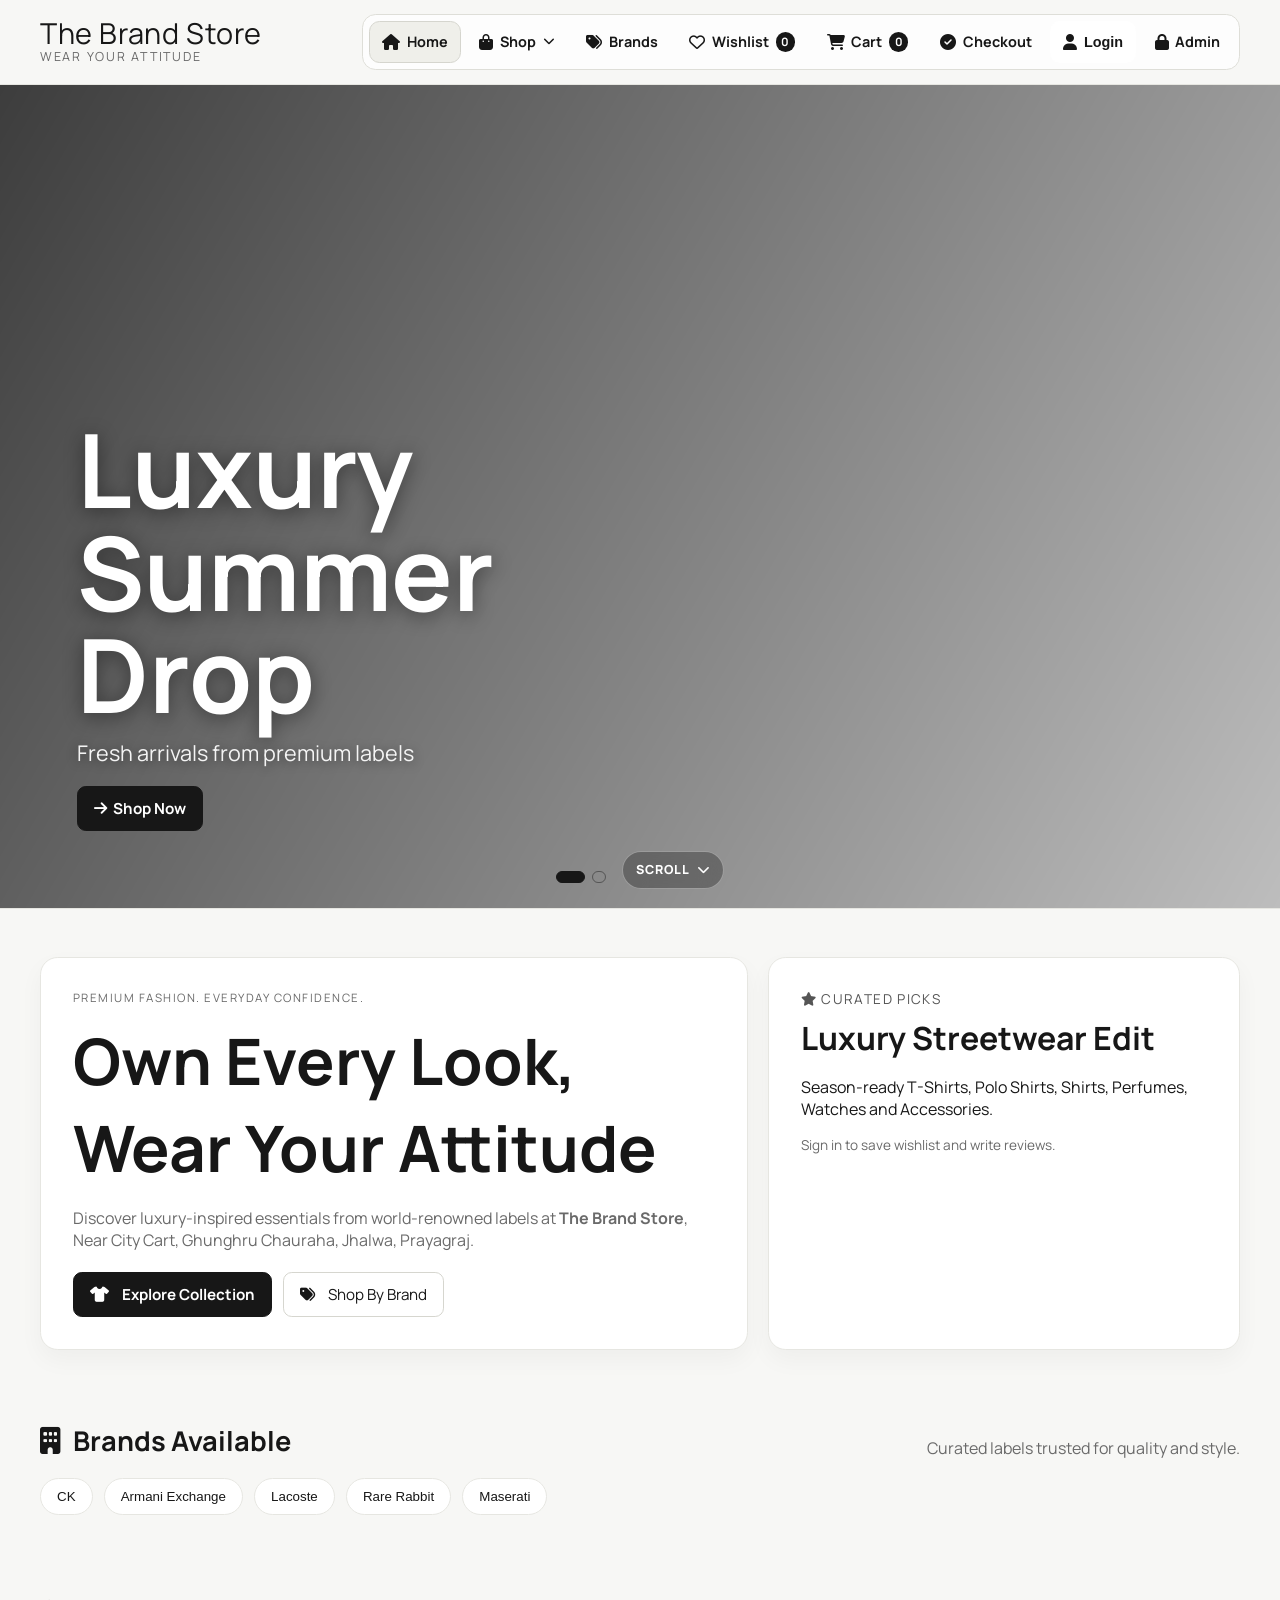
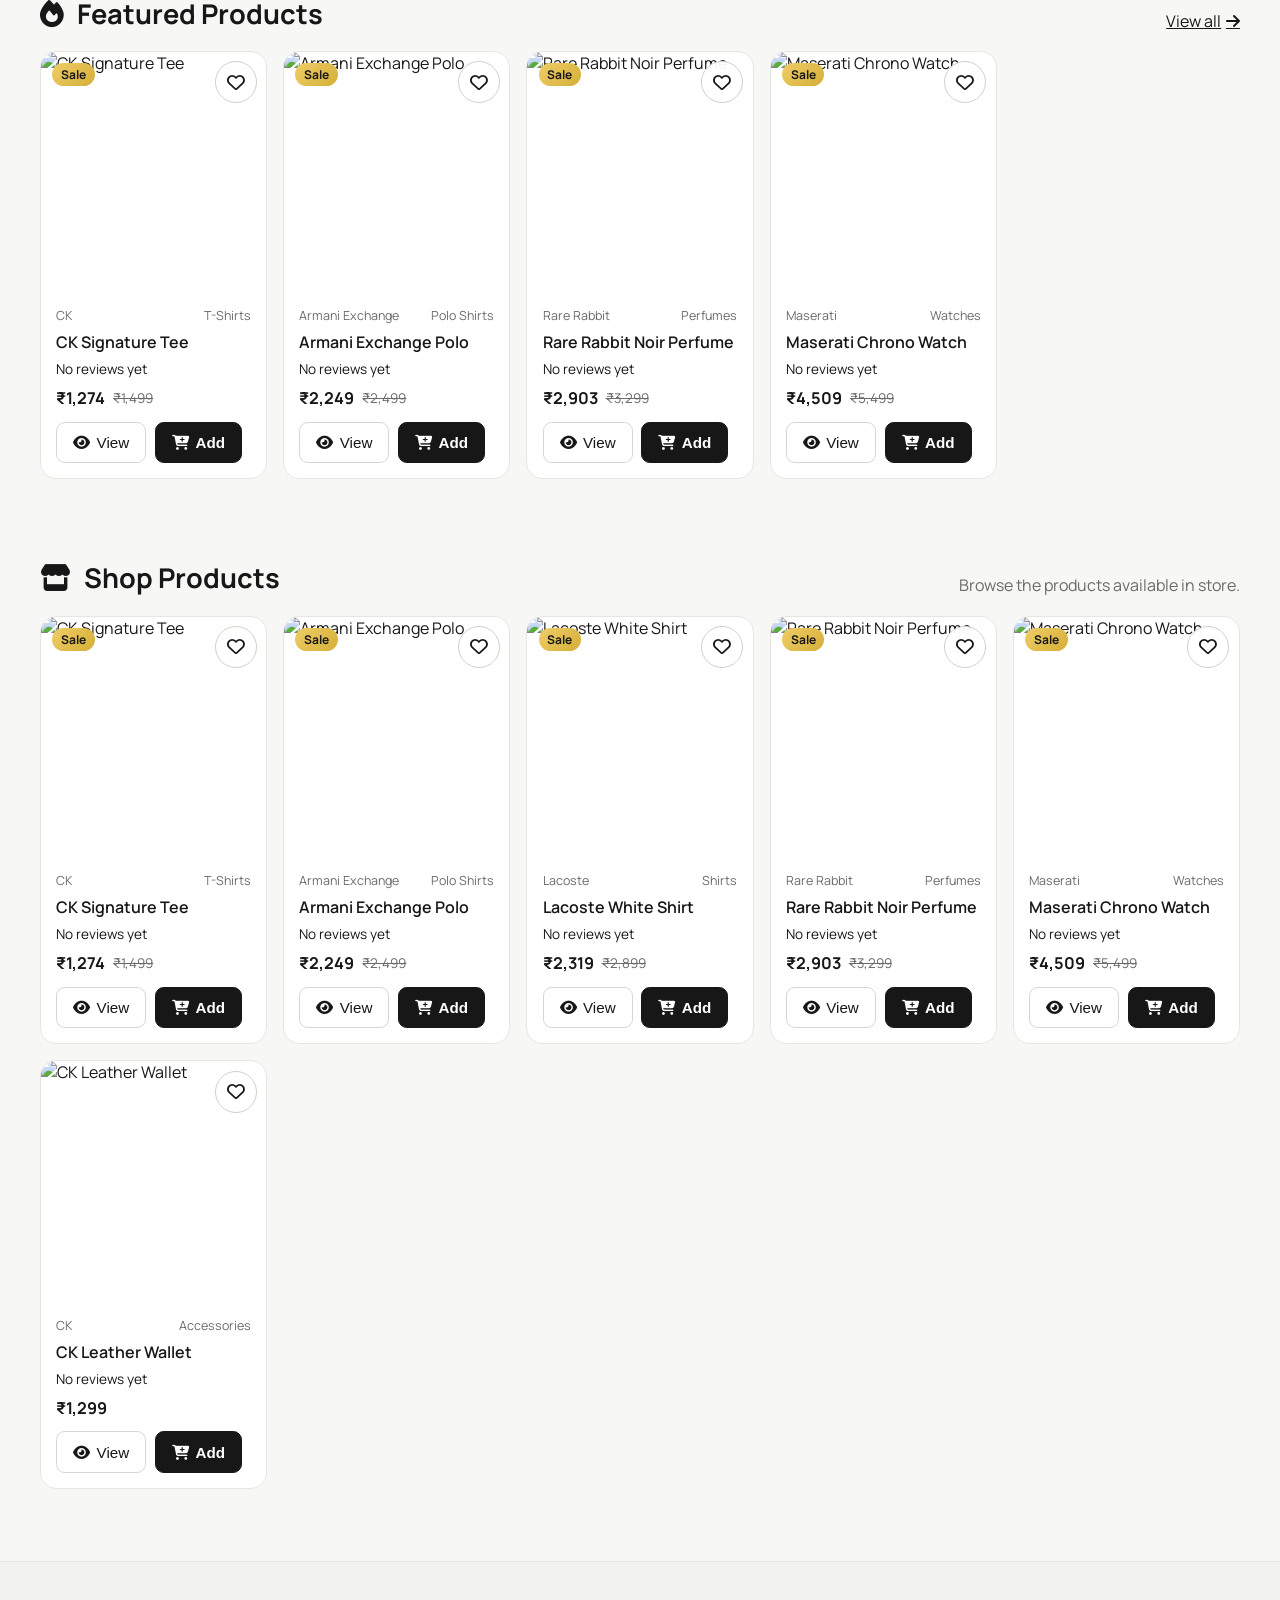
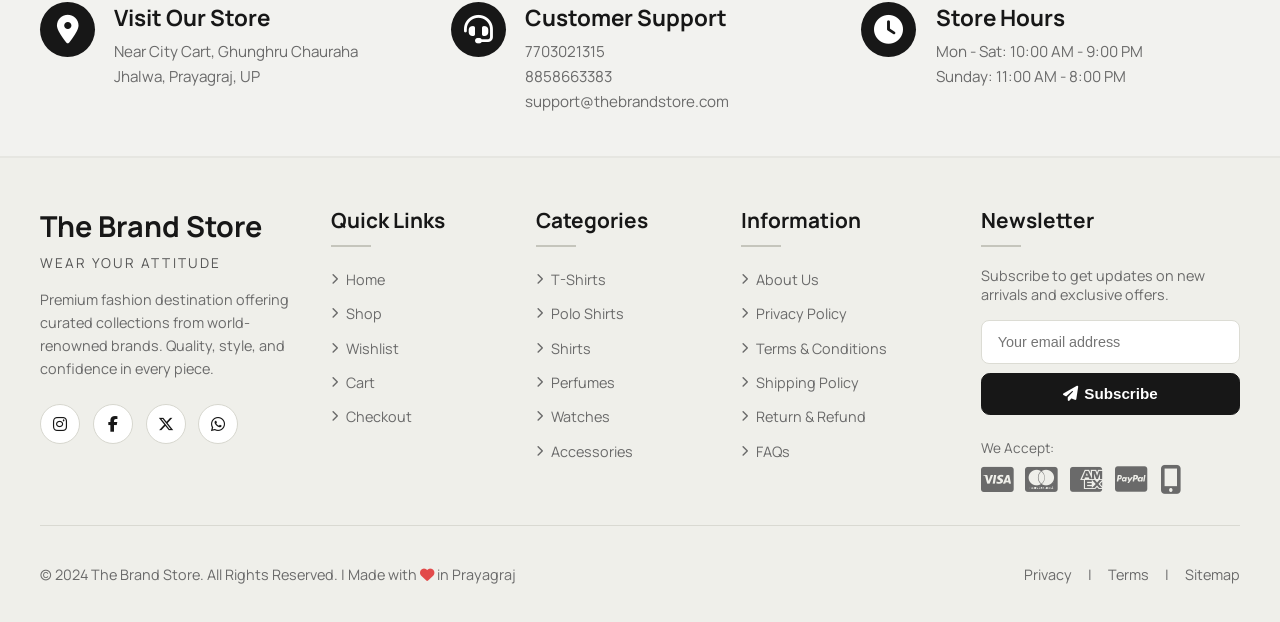
==== commit 06be1ad6: "Add files via upload" ====
--- a/index.html
+++ b/index.html
@@ -46,7 +46,18 @@
 
   <main>
     <section id="homeView" class="view active">
-      <section class="hero-section">
+      <section class="home-banner-hero reveal-up">
+        <div id="bannerSlider" class="banner-slider"></div>
+        <div class="banner-hero-footer">
+          <div id="bannerDots" class="banner-dots" aria-label="Banner controls"></div>
+          <a href="#homeIntro" class="scroll-cue" aria-label="Scroll to content">
+            <span>Scroll</span>
+            <i class="fas fa-chevron-down"></i>
+          </a>
+        </div>
+      </section>
+
+      <section id="homeIntro" class="hero-section">
         <div class="container hero-grid">
           <div class="hero-content reveal-up">
             <p class="eyebrow">Premium Fashion. Everyday Confidence.</p>
@@ -67,15 +78,6 @@
             <p id="welcomeText" class="muted-small"></p>
           </div>
         </div>
-      </section>
-
-      <section class="section container reveal-up">
-        <div class="section-head">
-          <h2><i class="fas fa-images"></i> Latest Offers</h2>
-          <p>Fresh store highlights and seasonal edits.</p>
-        </div>
-        <div id="bannerSlider" class="banner-slider"></div>
-        <div id="bannerDots" class="banner-dots" aria-label="Banner controls"></div>
       </section>
 
       <section id="brands" class="section container reveal-up">
--- a/style.css
+++ b/style.css
@@ -184,6 +184,7 @@
 
 .hero-section {
   padding: 3rem 0 2rem;
+  scroll-margin-top: 90px;
 }
 
 .hero-grid {
@@ -474,19 +475,26 @@
 .product-detail {
   margin-top: 1rem;
   display: grid;
-  grid-template-columns: 1fr 1fr;
-  gap: 1rem;
+  grid-template-columns: minmax(320px, 0.95fr) minmax(320px, 1.05fr);
+  gap: 1.4rem;
   background: var(--surface);
   border: 1px solid var(--line);
   border-radius: 1rem;
-  padding: 1rem;
+  padding: clamp(0.8rem, 2vw, 1.4rem);
+  align-items: start;
+}
+
+.product-gallery-panel {
+  position: sticky;
+  top: 96px;
 }
 
 .gallery-main {
-  height: 420px;
-  border-radius: 0.85rem;
+  height: min(620px, 68vh);
+  border-radius: 0.9rem;
   object-fit: cover;
   width: 100%;
+  background: var(--surface-2);
 }
 
 .thumb-row {
@@ -514,11 +522,120 @@
 
 .detail-info h2 {
   font-family: "Cormorant Garamond", serif;
-  font-size: 2.1rem;
+  font-size: clamp(2rem, 4vw, 3.3rem);
+  line-height: 1.02;
   margin: 0.2rem 0;
 }
 
 .detail-info p {
+  color: var(--muted);
+}
+
+.detail-description {
+  font-size: 1rem;
+  line-height: 1.75;
+}
+
+.size-row {
+  display: flex;
+  flex-wrap: wrap;
+  gap: 0.5rem;
+  margin: 0.8rem 0 1rem;
+}
+
+.size-row span {
+  min-width: 46px;
+  min-height: 38px;
+  display: inline-grid;
+  place-items: center;
+  padding: 0.4rem 0.75rem;
+  border: 1px solid var(--line);
+  border-radius: 0.55rem;
+  background: var(--surface-2);
+  font-weight: 800;
+}
+
+.product-spec-card {
+  margin-top: 1rem;
+  border: 1px solid var(--line);
+  border-radius: 0.85rem;
+  padding: 1rem;
+  background: var(--surface-2);
+}
+
+.product-spec-card h3 {
+  margin: 0 0 0.8rem;
+  font-size: 1rem;
+  display: flex;
+  align-items: center;
+  gap: 0.45rem;
+}
+
+.spec-grid {
+  display: grid;
+  grid-template-columns: repeat(2, minmax(0, 1fr));
+  gap: 0.65rem;
+}
+
+.spec-grid div {
+  border: 1px solid var(--line);
+  border-radius: 0.65rem;
+  padding: 0.75rem;
+  background: var(--surface);
+}
+
+.spec-grid span {
+  display: block;
+  color: var(--muted);
+  font-size: 0.75rem;
+  margin-bottom: 0.25rem;
+}
+
+.spec-grid strong {
+  font-size: 0.9rem;
+}
+
+.technical-list {
+  margin: 0;
+  padding-left: 1.1rem;
+  color: var(--muted);
+  line-height: 1.8;
+}
+
+.empty-state {
+  grid-column: 1 / -1;
+  min-height: min(560px, calc(100svh - 220px));
+  display: flex;
+  flex-direction: column;
+  align-items: center;
+  justify-content: center;
+  gap: 0.75rem;
+  text-align: center;
+  border: 1px solid var(--line);
+  border-radius: 1rem;
+  background: var(--surface);
+  padding: 2rem;
+}
+
+.empty-state-icon {
+  width: 72px;
+  height: 72px;
+  display: grid;
+  place-items: center;
+  border-radius: 50%;
+  background: var(--surface-2);
+  border: 1px solid var(--line);
+  font-size: 1.8rem;
+}
+
+.empty-state h3 {
+  margin: 0;
+  font-size: clamp(1.4rem, 3vw, 2rem);
+}
+
+.empty-state p {
+  margin: 0;
+  max-width: 430px;
   color: var(--muted);
 }
 
@@ -992,6 +1109,21 @@
   gap: 1rem;
 }
 
+.product-form-details {
+  display: grid;
+  grid-template-columns: repeat(2, minmax(0, 1fr));
+  gap: 0.7rem;
+  margin: 0.8rem 0;
+  padding: 0.8rem;
+  border: 1px solid var(--line);
+  border-radius: 0.8rem;
+  background: var(--surface-2);
+}
+
+.product-form-details .full-span {
+  grid-column: 1 / -1;
+}
+
 .admin-table-wrap {
   overflow-x: auto;
   margin-top: 1rem;
@@ -1075,6 +1207,10 @@
 
   .gallery-main {
     height: 320px;
+  }
+
+  .product-gallery-panel {
+    position: static;
   }
 
   .cart-row {
@@ -1210,6 +1346,14 @@
     padding-bottom: 5rem;
   }
 
+  .spec-grid {
+    grid-template-columns: 1fr;
+  }
+
+  .empty-state {
+    min-height: calc(100svh - var(--bottom-nav-height) - 170px);
+  }
+
   .sticky-add-cart {
     position: fixed;
     bottom: var(--bottom-nav-height);
@@ -1242,6 +1386,10 @@
     grid-column: span 1;
   }
 
+  .product-form-details {
+    grid-template-columns: 1fr;
+  }
+
   .footer-bottom {
     flex-direction: column;
     text-align: center;
@@ -1265,13 +1413,87 @@
     min-height: 300px;
   }
 
+  .home-banner-hero,
+  .home-banner-hero .banner-slider {
+    min-height: calc(100svh - var(--bottom-nav-height) - 76px);
+  }
+
+  .banner-hero-footer {
+    bottom: calc(var(--bottom-nav-height) + 0.85rem);
+    flex-direction: column;
+    gap: 0.65rem;
+  }
+
   .banner-slide {
     padding: 1.2rem;
   }
+
+  .banner-slide h3 {
+    max-width: 340px;
+    font-size: clamp(2.6rem, 13vw, 4.1rem);
+  }
+
+  .banner-slide p {
+    max-width: 320px;
+    font-size: 1rem;
+  }
 }
 
 .nav-btn {
   padding: 0.4rem 0.7rem;
+}
+
+.home-banner-hero {
+  position: relative;
+  min-height: calc(100svh - 76px);
+  overflow: hidden;
+  background: #111;
+}
+
+.home-banner-hero .banner-slider {
+  min-height: calc(100svh - 76px);
+  width: 100%;
+  border-radius: 0;
+  border-left: 0;
+  border-right: 0;
+  border-top: 0;
+}
+
+.banner-hero-footer {
+  position: absolute;
+  left: 0;
+  right: 0;
+  bottom: 1.25rem;
+  z-index: 3;
+  display: flex;
+  align-items: center;
+  justify-content: center;
+  gap: 1rem;
+  pointer-events: none;
+}
+
+.banner-hero-footer .banner-dots,
+.banner-hero-footer .scroll-cue {
+  pointer-events: auto;
+}
+
+.scroll-cue {
+  display: inline-flex;
+  align-items: center;
+  gap: 0.45rem;
+  min-height: 38px;
+  padding: 0.45rem 0.8rem;
+  border: 1px solid rgba(255, 255, 255, 0.35);
+  border-radius: 999px;
+  background: rgba(0, 0, 0, 0.28);
+  color: #fff;
+  text-decoration: none;
+  font-size: 0.78rem;
+  font-weight: 800;
+  text-transform: uppercase;
+  letter-spacing: 0.08em;
+  backdrop-filter: blur(12px);
+  animation: cueFloat 1.5s ease-in-out infinite;
 }
 
 .banner-slider {
@@ -1286,15 +1508,28 @@
 .banner-slide {
   position: absolute;
   inset: 0;
-  padding: clamp(1.2rem, 4vw, 3rem);
+  padding: clamp(1.5rem, 6vw, 5rem);
   background-size: cover;
   background-position: center;
   display: grid;
   align-content: end;
   justify-items: start;
   opacity: 0;
-  transform: scale(1.02);
-  transition: opacity 0.6s ease, transform 0.8s ease;
+  transform: scale(1.03);
+  transition: opacity 0.8s ease, transform 1s ease;
+  pointer-events: none;
+}
+
+.banner-slide::after {
+  content: "";
+  position: absolute;
+  inset: 0;
+  background:
+    linear-gradient(105deg, transparent 0 34%, rgba(255, 255, 255, 0.16) 45%, transparent 58%),
+    radial-gradient(circle at 22% 26%, rgba(255, 255, 255, 0.14), transparent 30%);
+  mix-blend-mode: screen;
+  opacity: 0;
+  transform: translateX(-30%);
   pointer-events: none;
 }
 
@@ -1304,21 +1539,48 @@
   pointer-events: auto;
 }
 
+.banner-slide.active::after {
+  animation: bannerShine 4.2s ease-in-out infinite;
+}
+
 .banner-slide h3 {
+  position: relative;
+  z-index: 1;
   max-width: 560px;
   margin: 0;
   color: #fff;
-  font-size: clamp(2rem, 5vw, 4rem);
+  font-size: clamp(3rem, 8vw, 6.8rem);
   line-height: 1;
   text-shadow: 0 3px 20px rgba(0, 0, 0, 0.45);
 }
 
 .banner-slide p {
+  position: relative;
+  z-index: 1;
   max-width: 520px;
   margin: 0.75rem 0 1.2rem;
   color: #f4f4f4;
-  font-size: 1rem;
+  font-size: clamp(1rem, 2vw, 1.35rem);
   text-shadow: 0 2px 12px rgba(0, 0, 0, 0.48);
+}
+
+.banner-slide .btn {
+  position: relative;
+  z-index: 1;
+}
+
+.banner-slide.active h3,
+.banner-slide.active p,
+.banner-slide.active .btn {
+  animation: bannerTextIn 0.8s ease both;
+}
+
+.banner-slide.active p {
+  animation-delay: 0.12s;
+}
+
+.banner-slide.active .btn {
+  animation-delay: 0.24s;
 }
 
 .banner-dots {
@@ -1343,6 +1605,45 @@
   width: 1.8rem;
   opacity: 1;
   background: var(--text);
+}
+
+@keyframes bannerTextIn {
+  from {
+    opacity: 0;
+    transform: translateY(24px);
+  }
+
+  to {
+    opacity: 1;
+    transform: translateY(0);
+  }
+}
+
+@keyframes bannerShine {
+  0% {
+    opacity: 0;
+    transform: translateX(-35%);
+  }
+
+  35% {
+    opacity: 0.75;
+  }
+
+  100% {
+    opacity: 0;
+    transform: translateX(38%);
+  }
+}
+
+@keyframes cueFloat {
+  0%,
+  100% {
+    transform: translateY(0);
+  }
+
+  50% {
+    transform: translateY(7px);
+  }
 }
 
 .banner-card {
@@ -1506,6 +1807,27 @@
   .coupon-row {
     grid-template-columns: 1fr;
   }
+
+  .home-banner-hero,
+  .home-banner-hero .banner-slider {
+    min-height: calc(100svh - var(--bottom-nav-height) - 76px);
+  }
+
+  .banner-hero-footer {
+    bottom: calc(var(--bottom-nav-height) + 0.85rem);
+    flex-direction: column;
+    gap: 0.65rem;
+  }
+
+  .banner-slide h3 {
+    max-width: 340px;
+    font-size: clamp(2.6rem, 13vw, 4.1rem);
+  }
+
+  .banner-slide p {
+    max-width: 320px;
+    font-size: 1rem;
+  }
 }
 
 /* Minimalist light theme overrides */
@@ -1588,6 +1910,9 @@
 .hero-card,
 .filters-grid,
 .product-detail,
+.product-spec-card,
+.spec-grid div,
+.empty-state,
 .cart-row,
 .cart-summary,
 .checkout-summary,
@@ -1601,6 +1926,14 @@
   box-shadow: 0 10px 24px rgba(17, 17, 17, 0.04);
 }
 
+.product-spec-card,
+.empty-state-icon,
+.product-form-details,
+.size-row span {
+  background: #f7f7f5;
+  border-color: var(--line);
+}
+
 .hero-content h1 span {
   color: var(--text);
 }
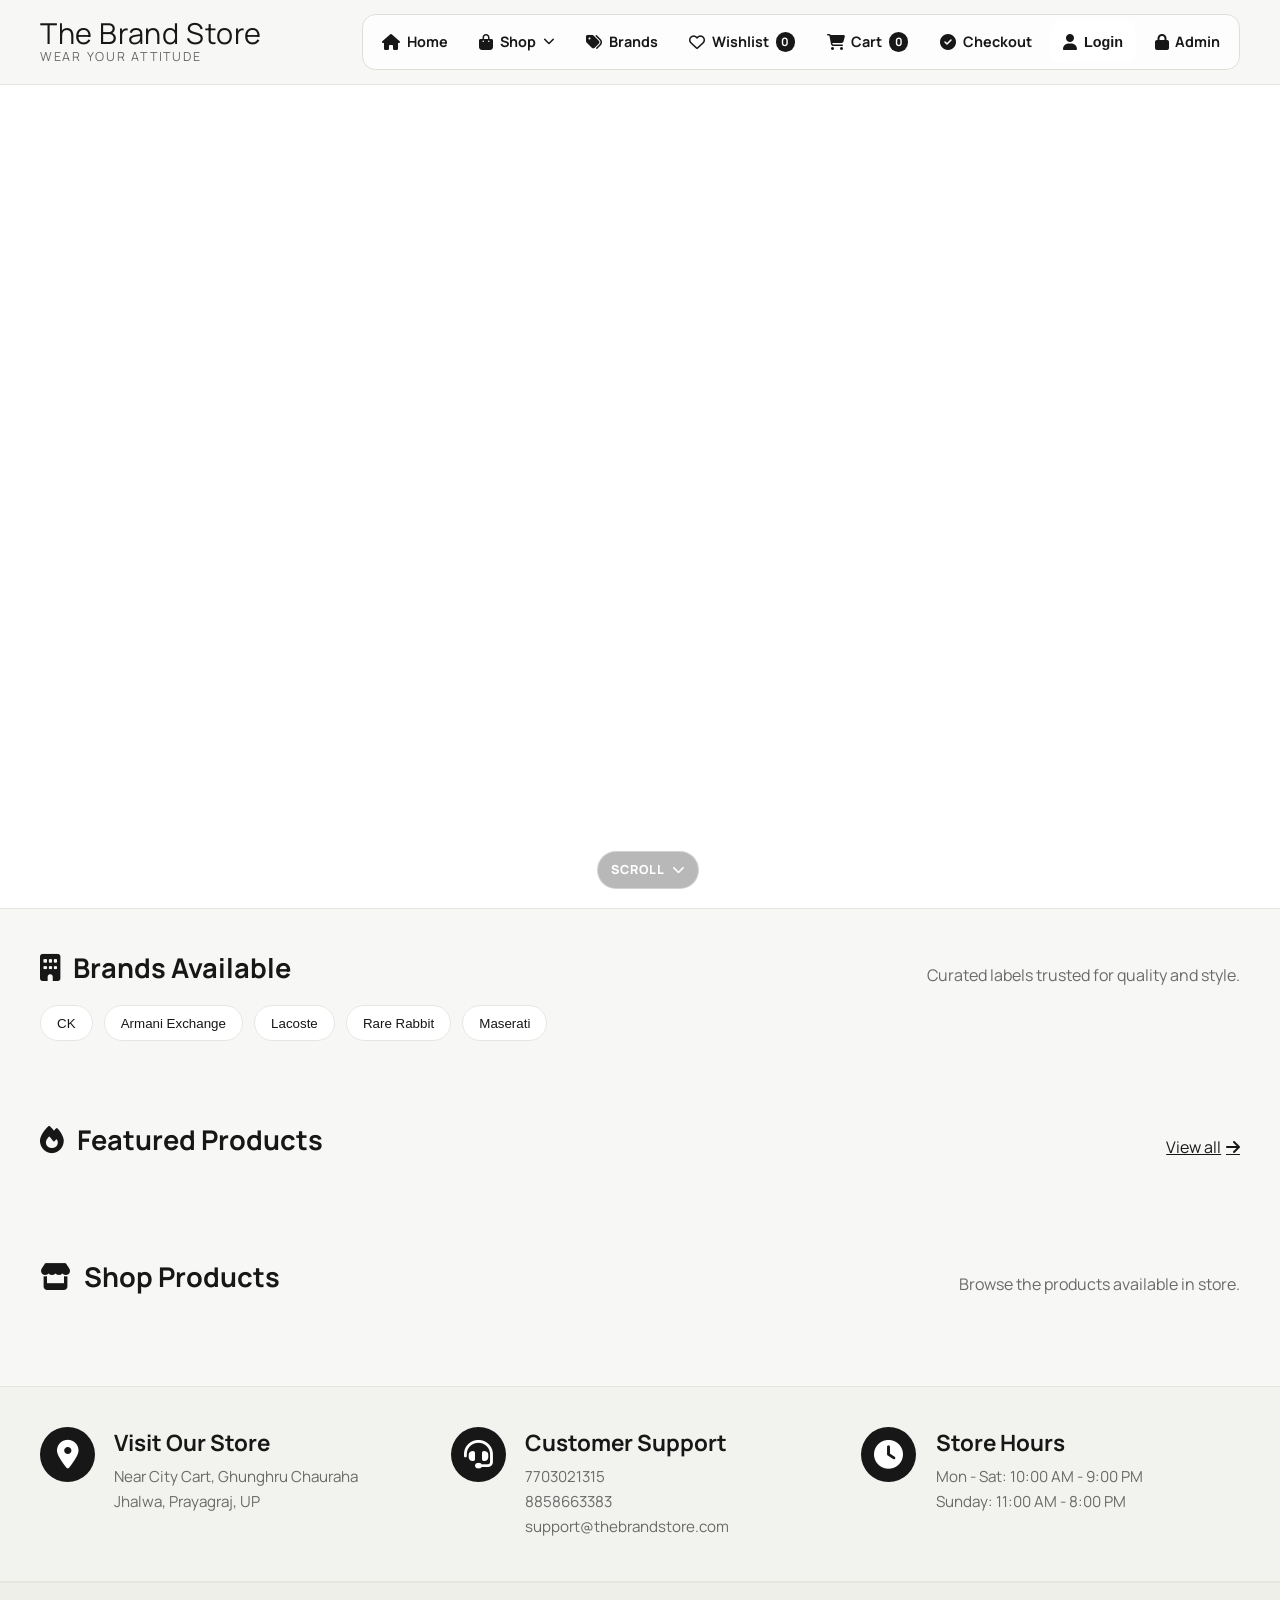
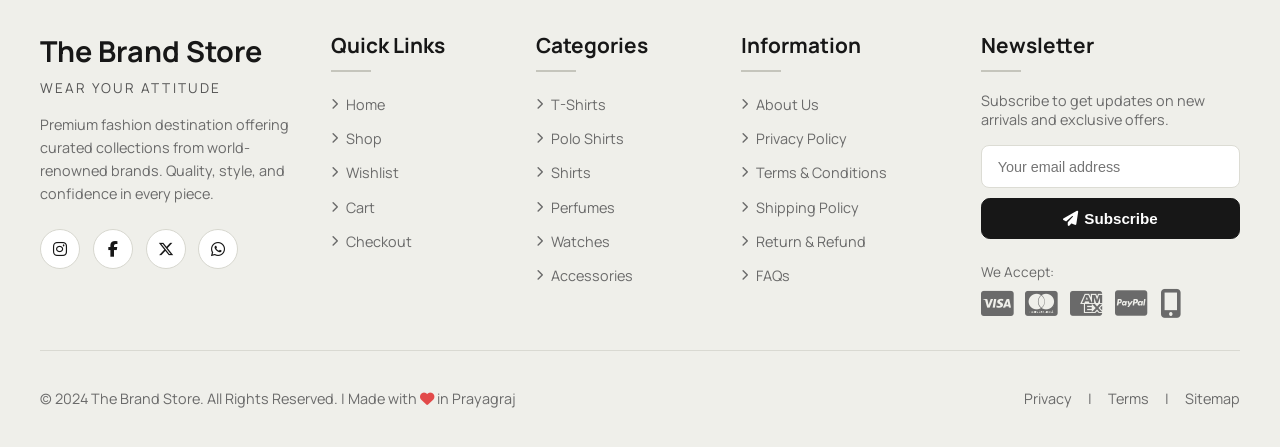
==== commit 84748de8: "Update index.html" ====
--- a/index.html
+++ b/index.html
@@ -57,29 +57,6 @@
         </div>
       </section>
 
-      <section id="homeIntro" class="hero-section">
-        <div class="container hero-grid">
-          <div class="hero-content reveal-up">
-            <p class="eyebrow">Premium Fashion. Everyday Confidence.</p>
-            <h1>Own Every Look, <span>Wear Your Attitude</span></h1>
-            <p>
-              Discover luxury-inspired essentials from world-renowned labels at
-              <strong>The Brand Store</strong>, Near City Cart, Ghunghru Chauraha, Jhalwa, Prayagraj.
-            </p>
-            <div class="hero-actions">
-              <a href="#shop" class="btn btn-gold" data-nav="shop"><i class="fas fa-tshirt"></i> Explore Collection</a>
-              <a href="#brands" class="btn btn-outline"><i class="fas fa-tags"></i> Shop By Brand</a>
-            </div>
-          </div>
-          <div class="hero-card reveal-up delay-1">
-            <p class="hero-card-label"><i class="fas fa-star"></i> Curated Picks</p>
-            <h3>Luxury Streetwear Edit</h3>
-            <p>Season-ready T-Shirts, Polo Shirts, Shirts, Perfumes, Watches and Accessories.</p>
-            <p id="welcomeText" class="muted-small"></p>
-          </div>
-        </div>
-      </section>
-
       <section id="brands" class="section container reveal-up">
         <div class="section-head">
           <h2><i class="fas fa-building"></i> Brands Available</h2>
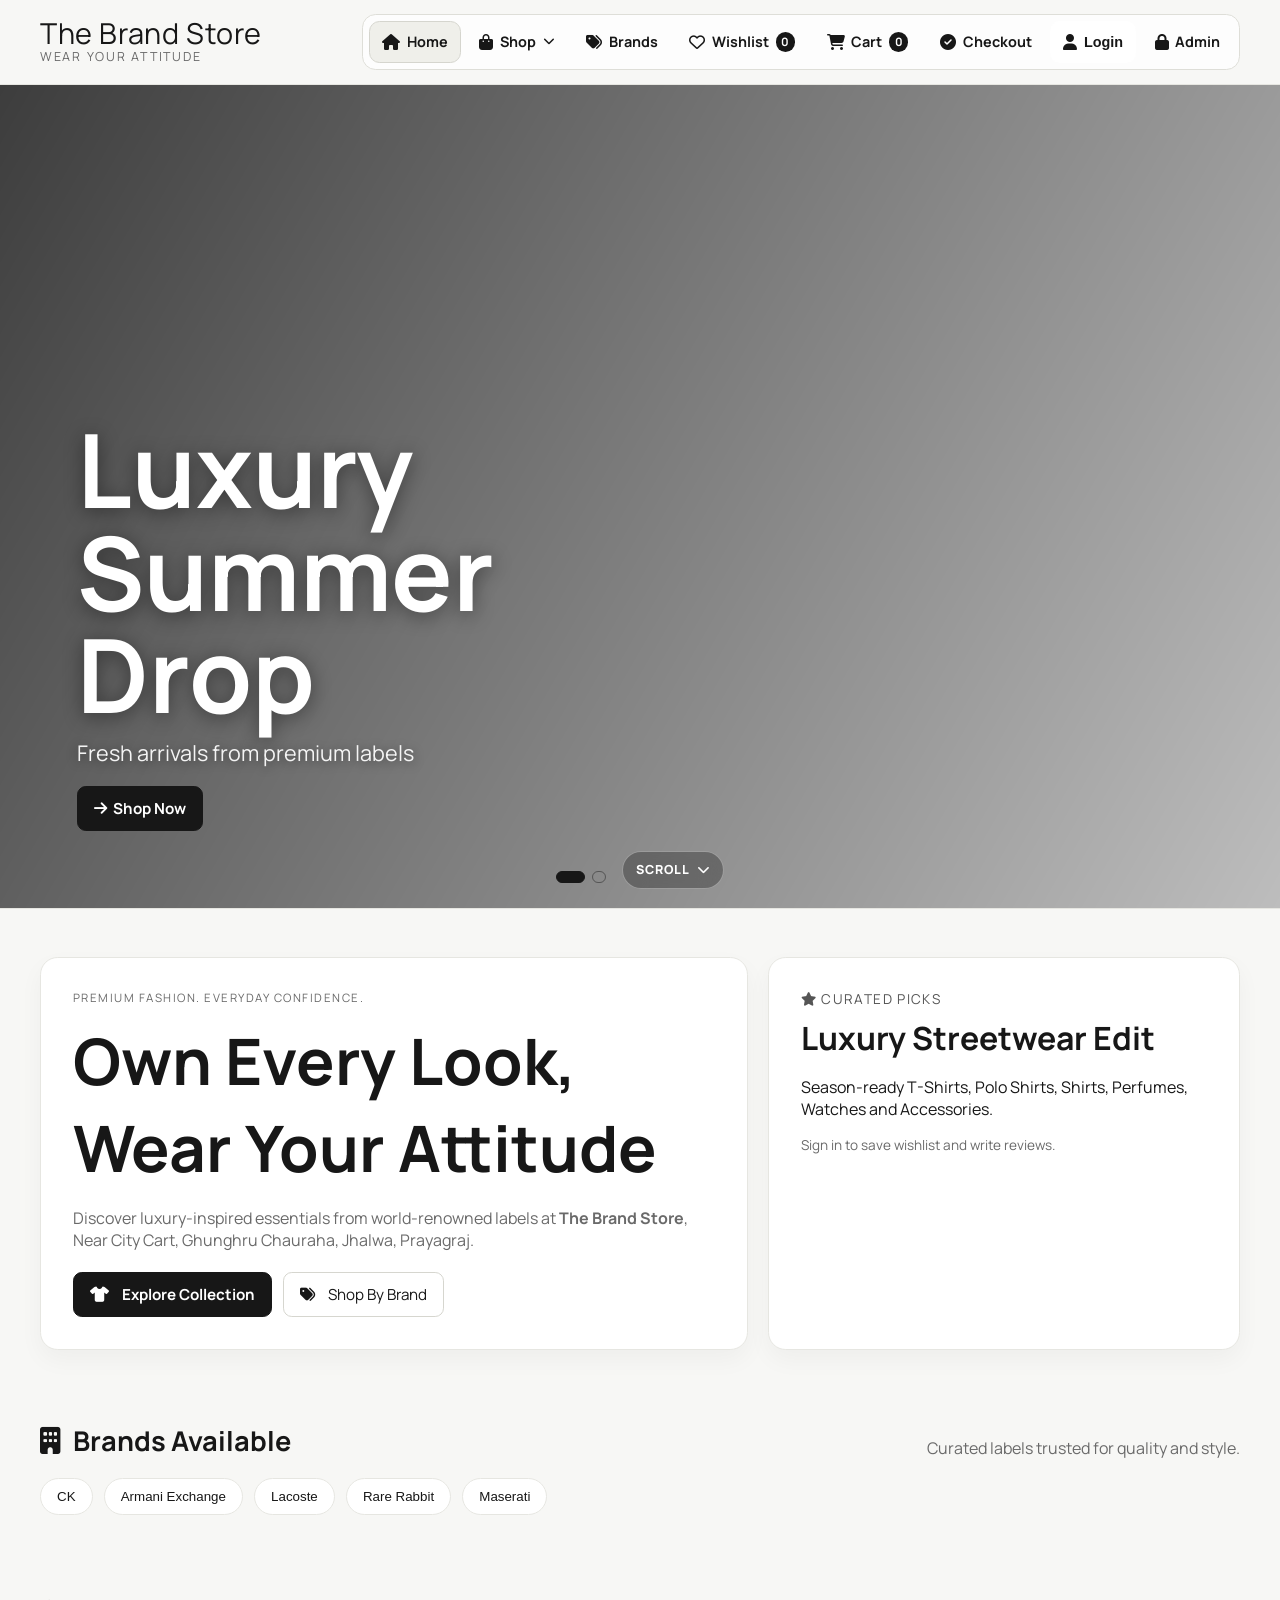
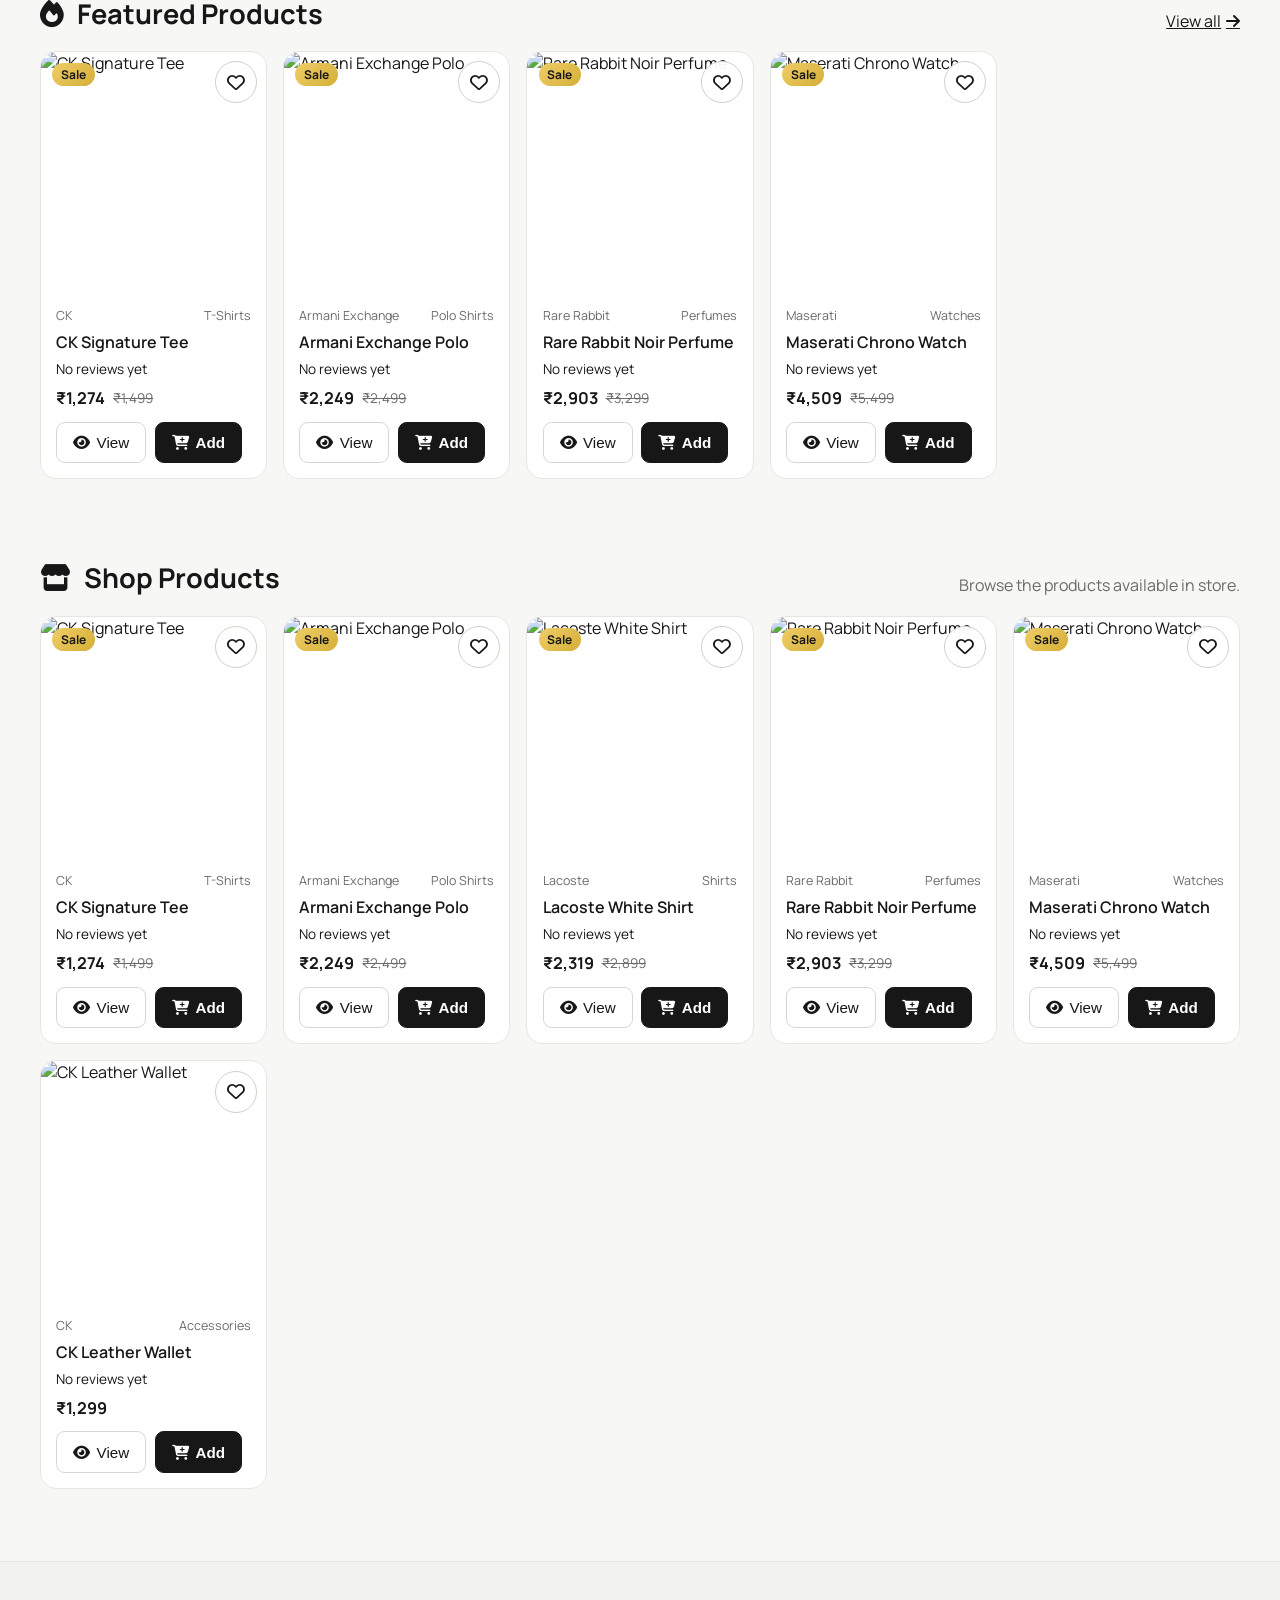
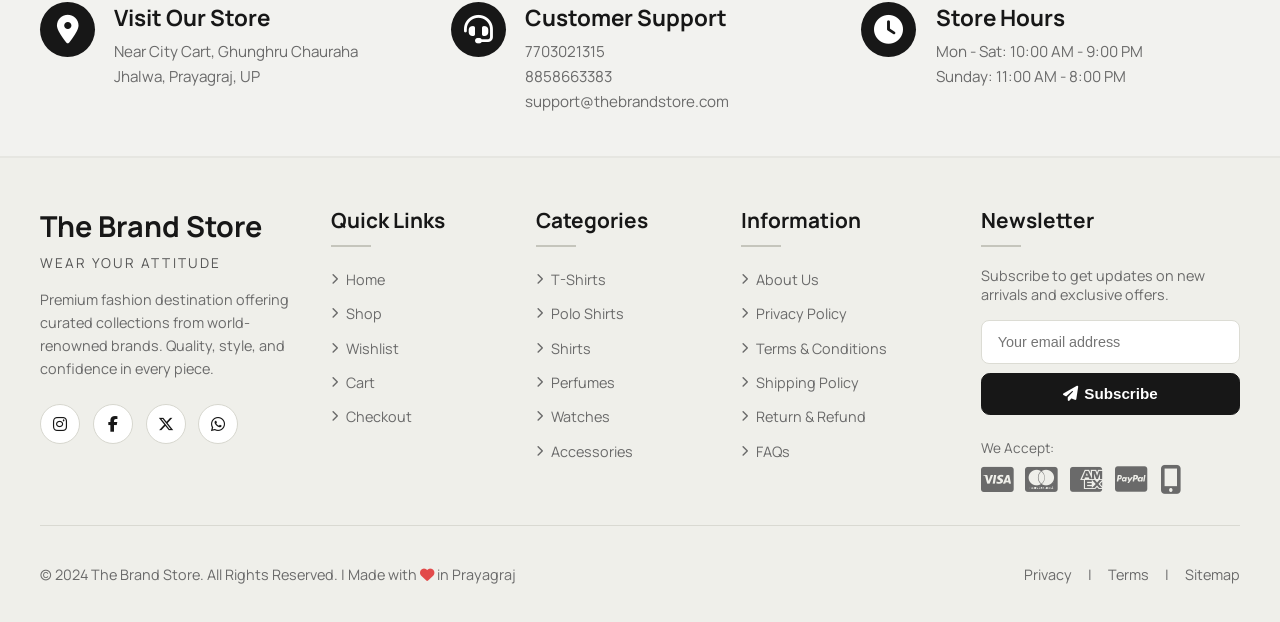
==== commit a081d4b0: "Add files via upload" ====
--- a/index.html
+++ b/index.html
@@ -57,6 +57,29 @@
         </div>
       </section>
 
+      <section id="homeIntro" class="hero-section">
+        <div class="container hero-grid">
+          <div class="hero-content reveal-up">
+            <p class="eyebrow">Premium Fashion. Everyday Confidence.</p>
+            <h1>Own Every Look, <span>Wear Your Attitude</span></h1>
+            <p>
+              Discover luxury-inspired essentials from world-renowned labels at
+              <strong>The Brand Store</strong>, Near City Cart, Ghunghru Chauraha, Jhalwa, Prayagraj.
+            </p>
+            <div class="hero-actions">
+              <a href="#shop" class="btn btn-gold" data-nav="shop"><i class="fas fa-tshirt"></i> Explore Collection</a>
+              <a href="#brands" class="btn btn-outline"><i class="fas fa-tags"></i> Shop By Brand</a>
+            </div>
+          </div>
+          <div class="hero-card reveal-up delay-1">
+            <p class="hero-card-label"><i class="fas fa-star"></i> Curated Picks</p>
+            <h3>Luxury Streetwear Edit</h3>
+            <p>Season-ready T-Shirts, Polo Shirts, Shirts, Perfumes, Watches and Accessories.</p>
+            <p id="welcomeText" class="muted-small"></p>
+          </div>
+        </div>
+      </section>
+
       <section id="brands" class="section container reveal-up">
         <div class="section-head">
           <h2><i class="fas fa-building"></i> Brands Available</h2>
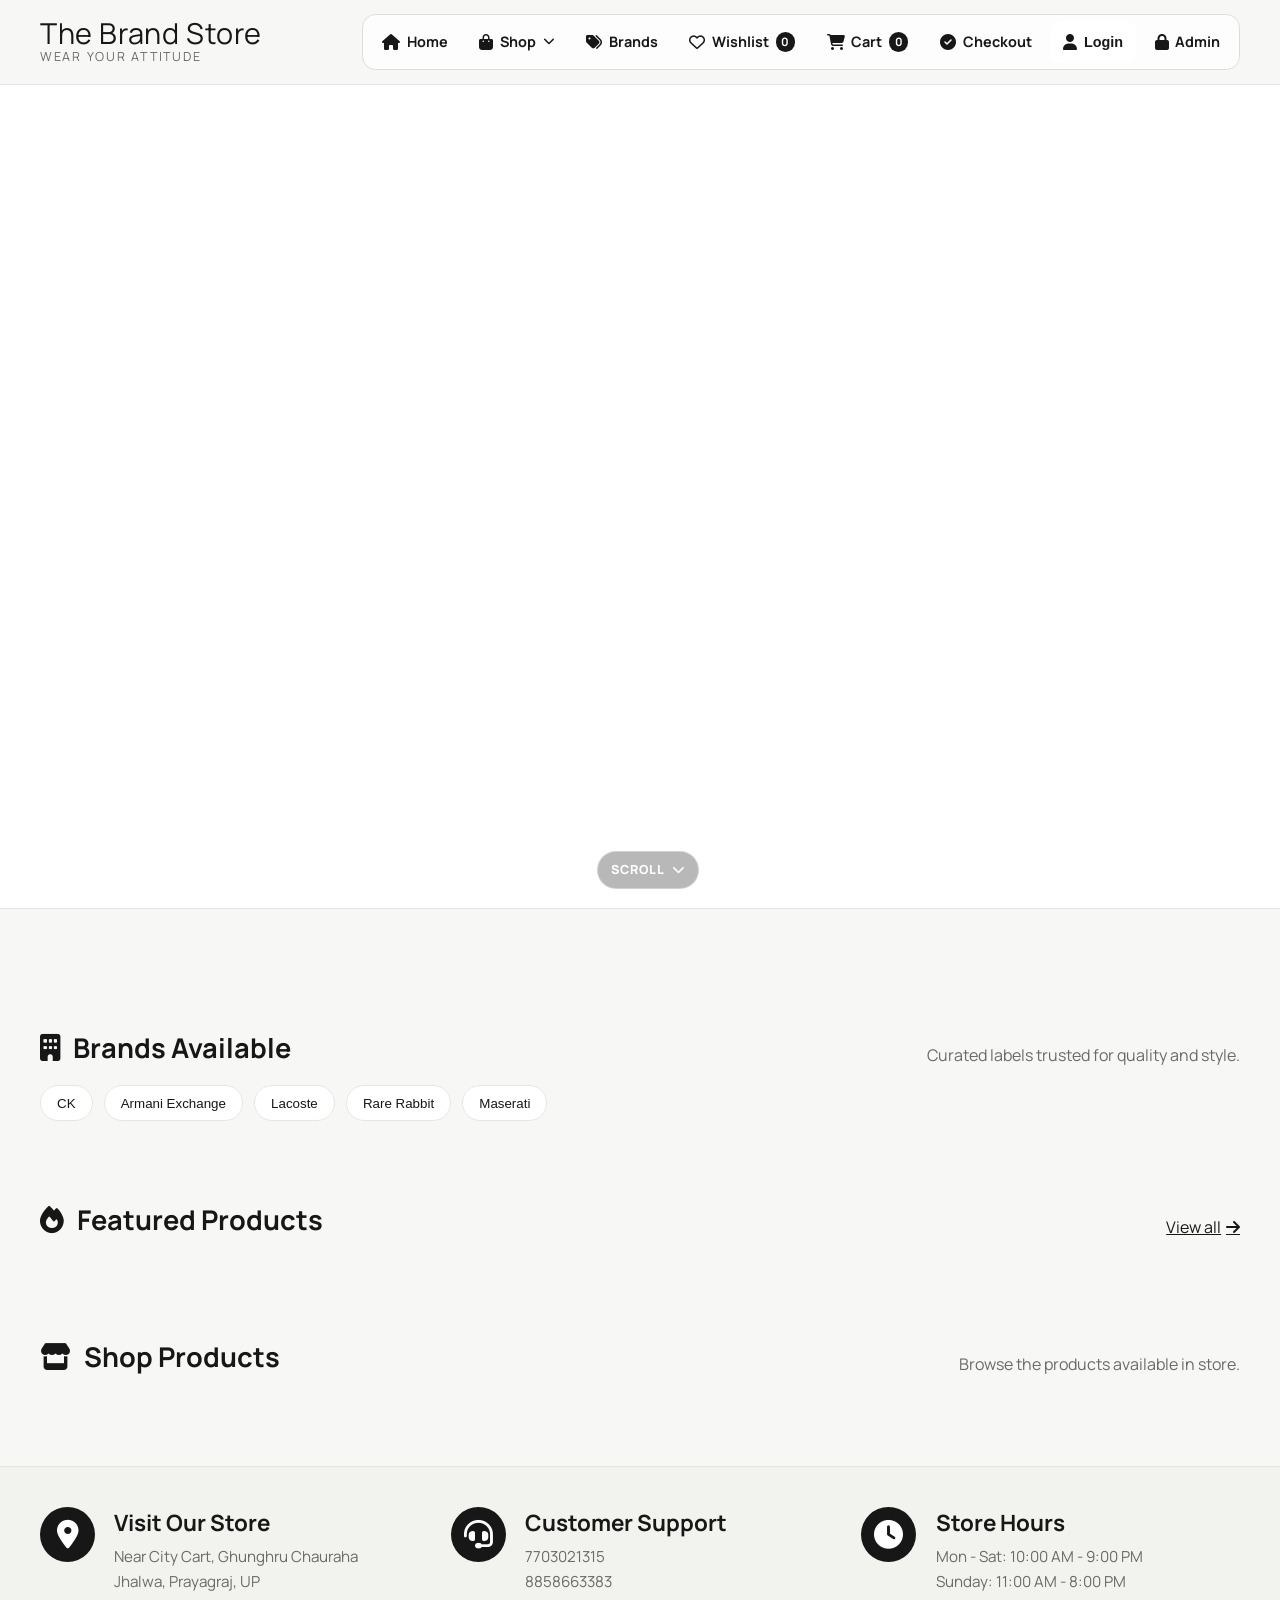
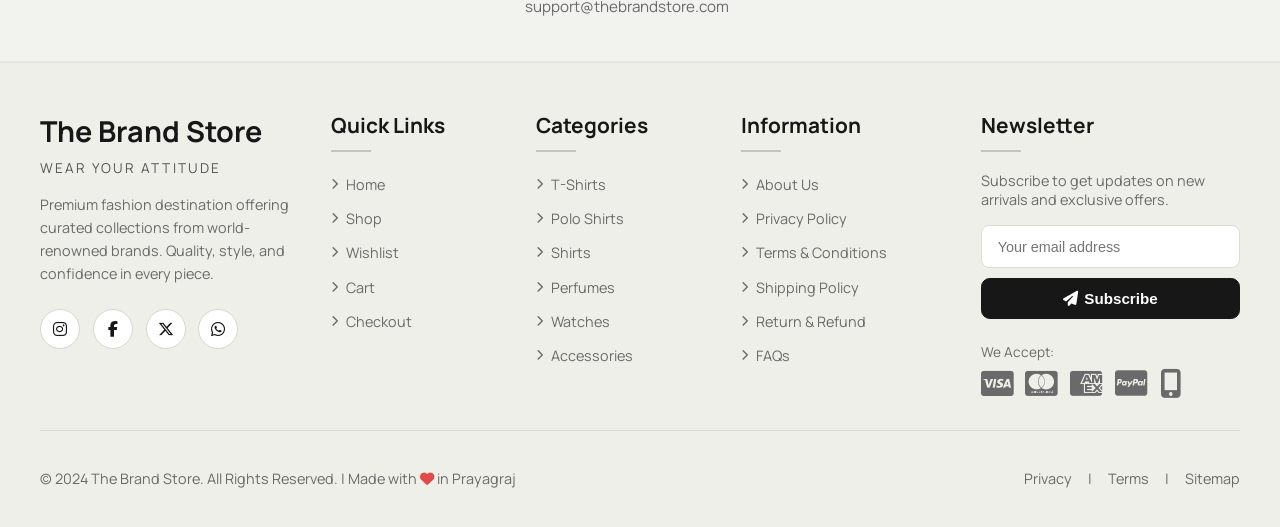
==== commit 9a44de0d: "Update index.html" ====
--- a/index.html
+++ b/index.html
@@ -58,26 +58,7 @@
       </section>
 
       <section id="homeIntro" class="hero-section">
-        <div class="container hero-grid">
-          <div class="hero-content reveal-up">
-            <p class="eyebrow">Premium Fashion. Everyday Confidence.</p>
-            <h1>Own Every Look, <span>Wear Your Attitude</span></h1>
-            <p>
-              Discover luxury-inspired essentials from world-renowned labels at
-              <strong>The Brand Store</strong>, Near City Cart, Ghunghru Chauraha, Jhalwa, Prayagraj.
-            </p>
-            <div class="hero-actions">
-              <a href="#shop" class="btn btn-gold" data-nav="shop"><i class="fas fa-tshirt"></i> Explore Collection</a>
-              <a href="#brands" class="btn btn-outline"><i class="fas fa-tags"></i> Shop By Brand</a>
-            </div>
-          </div>
-          <div class="hero-card reveal-up delay-1">
-            <p class="hero-card-label"><i class="fas fa-star"></i> Curated Picks</p>
-            <h3>Luxury Streetwear Edit</h3>
-            <p>Season-ready T-Shirts, Polo Shirts, Shirts, Perfumes, Watches and Accessories.</p>
-            <p id="welcomeText" class="muted-small"></p>
-          </div>
-        </div>
+       
       </section>
 
       <section id="brands" class="section container reveal-up">
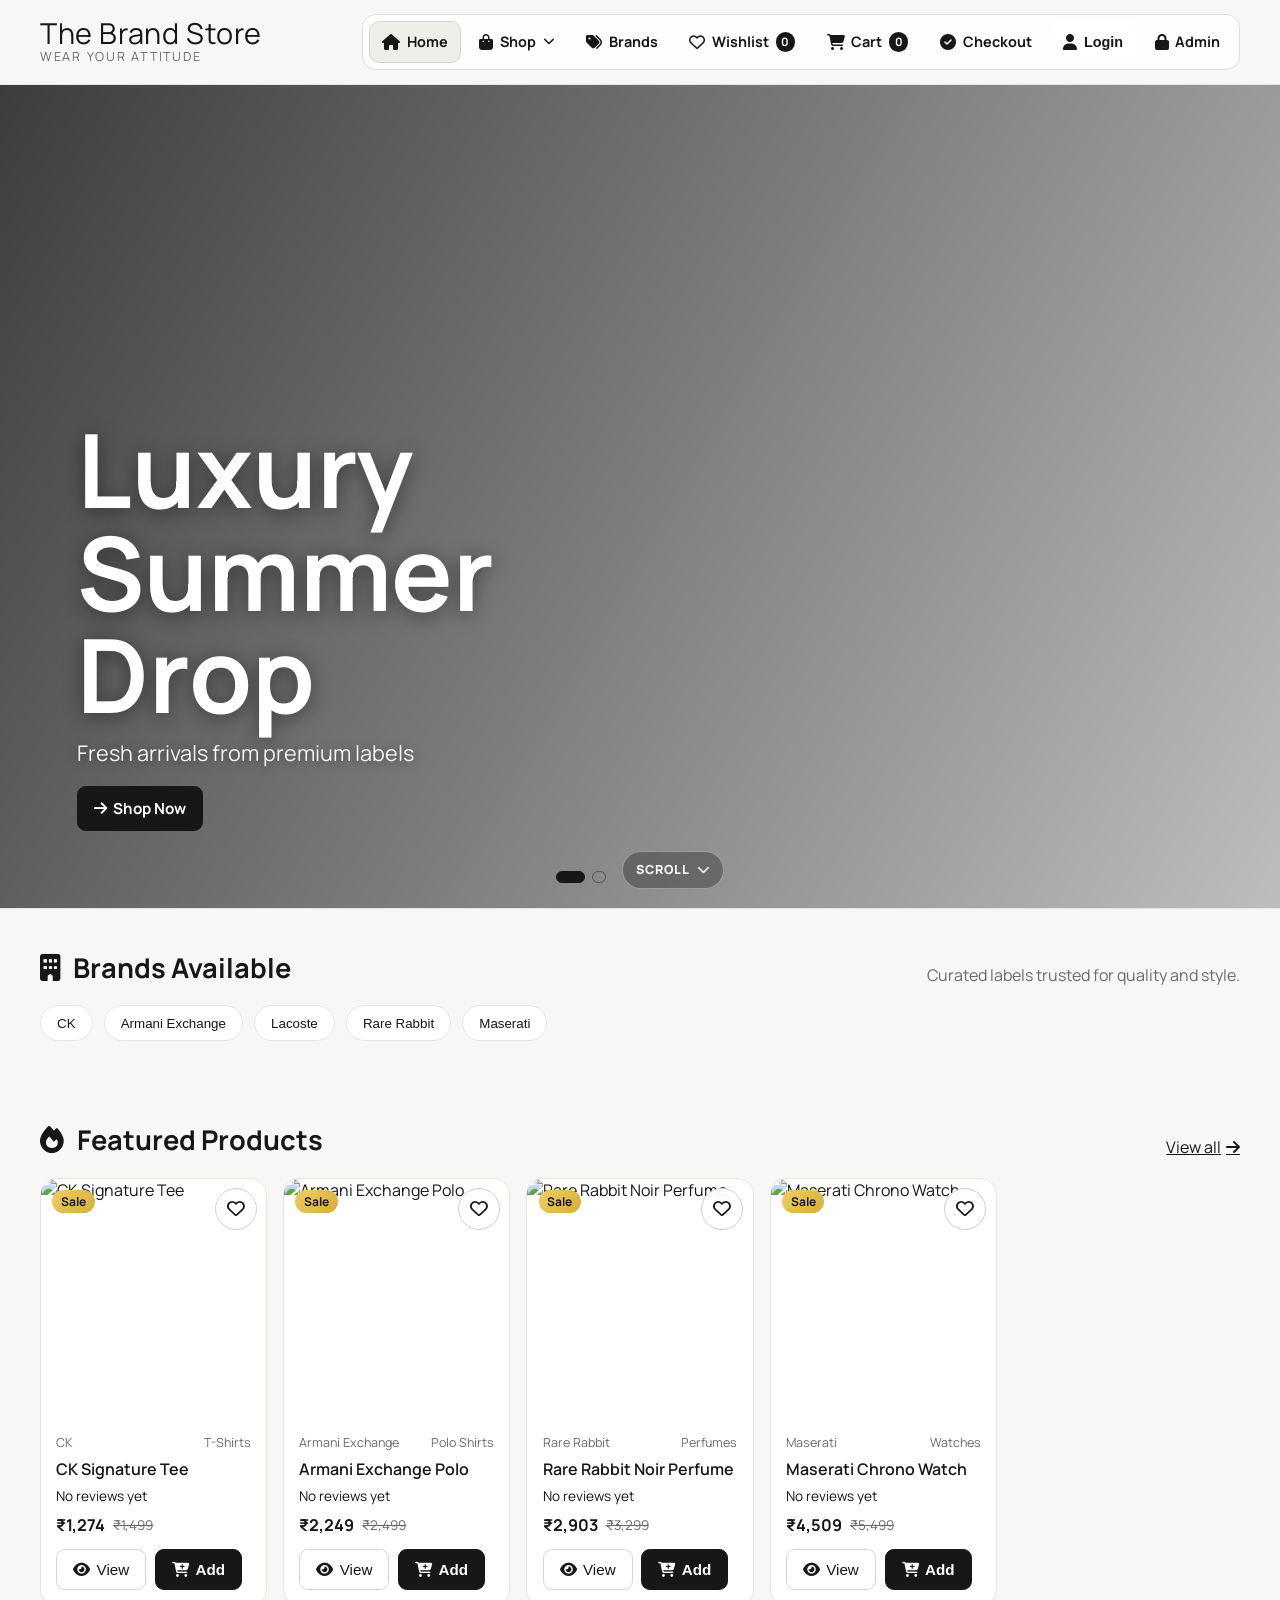
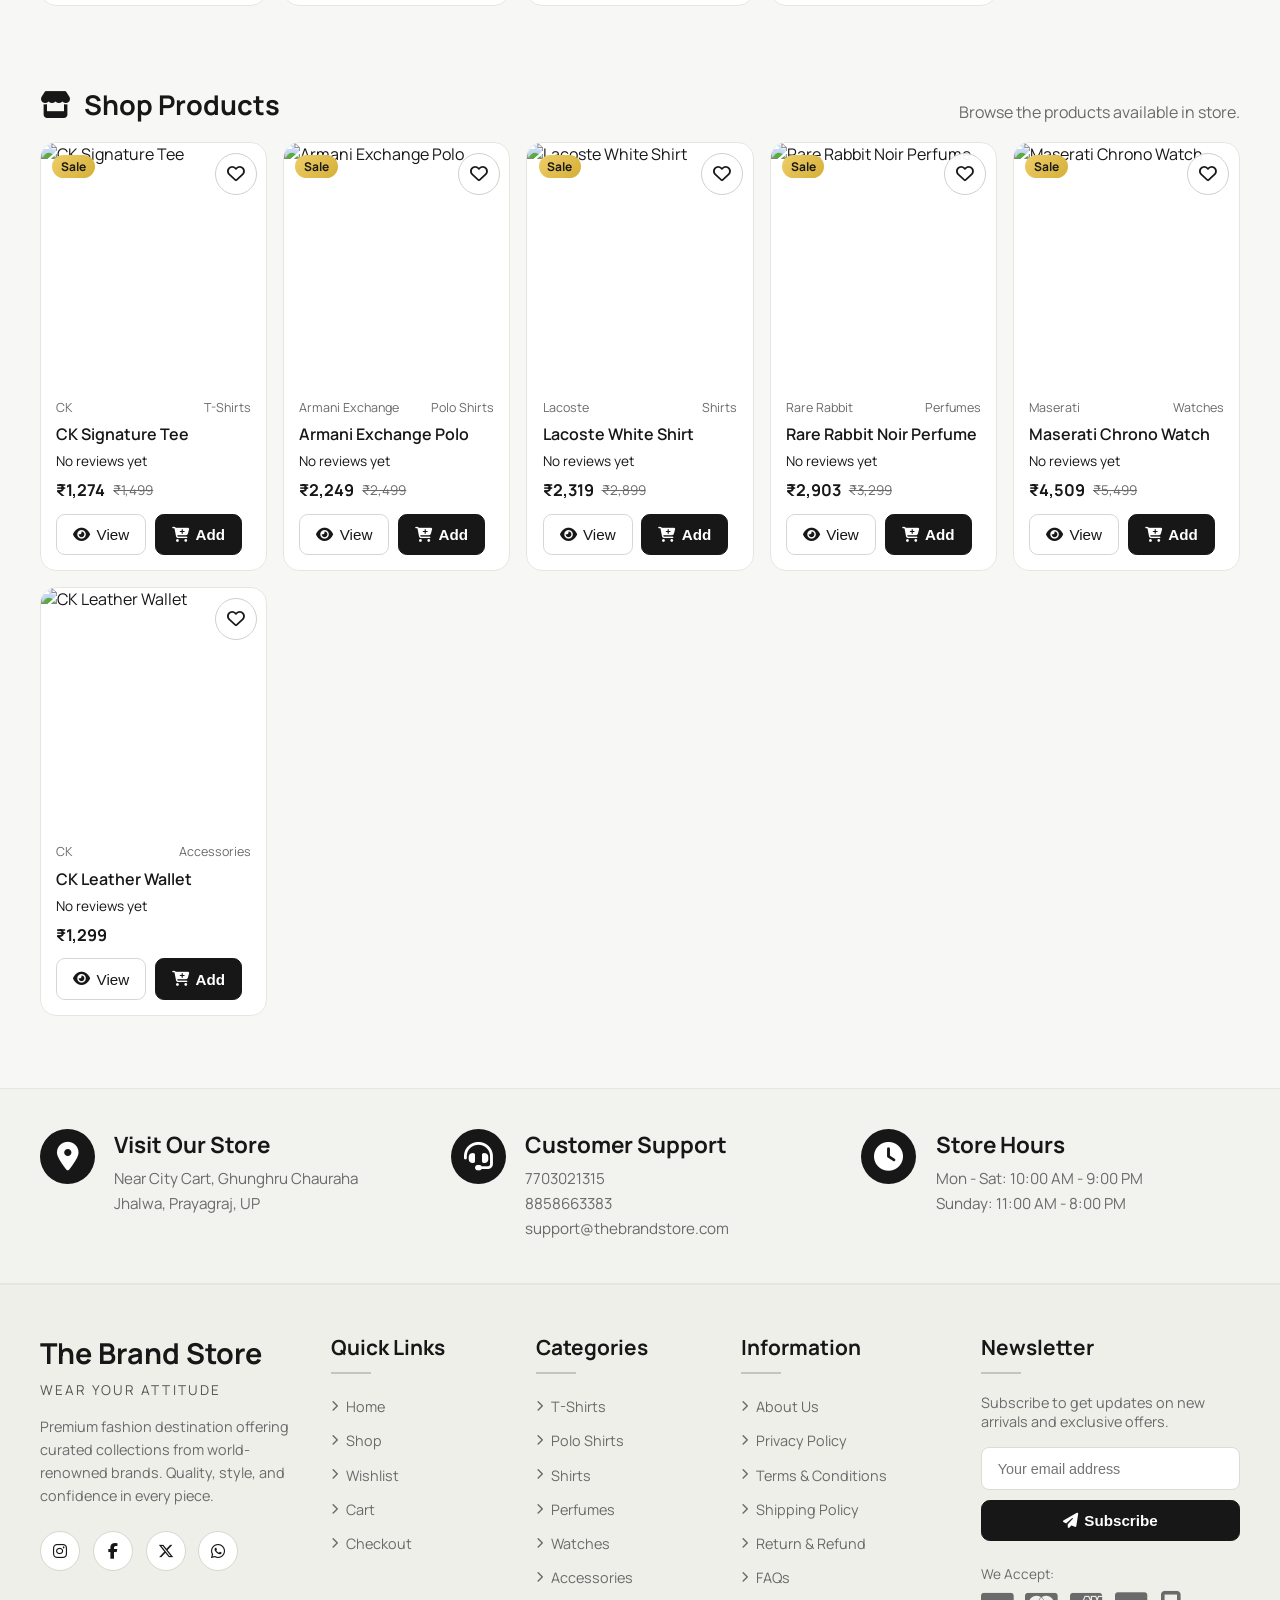
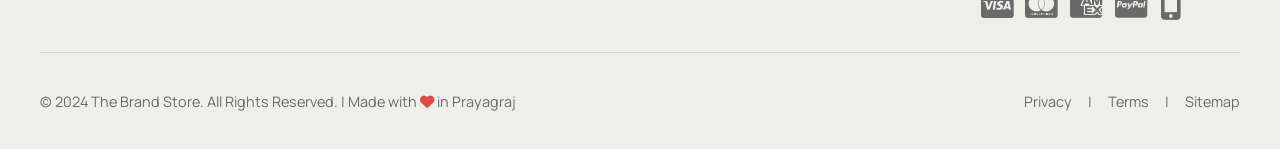
==== commit f274d77e: "Add files via upload" ====
--- a/index.html
+++ b/index.html
@@ -50,15 +50,11 @@
         <div id="bannerSlider" class="banner-slider"></div>
         <div class="banner-hero-footer">
           <div id="bannerDots" class="banner-dots" aria-label="Banner controls"></div>
-          <a href="#homeIntro" class="scroll-cue" aria-label="Scroll to content">
+          <a href="#brands" class="scroll-cue" aria-label="Scroll to content">
             <span>Scroll</span>
             <i class="fas fa-chevron-down"></i>
           </a>
         </div>
-      </section>
-
-      <section id="homeIntro" class="hero-section">
-       
       </section>
 
       <section id="brands" class="section container reveal-up">
